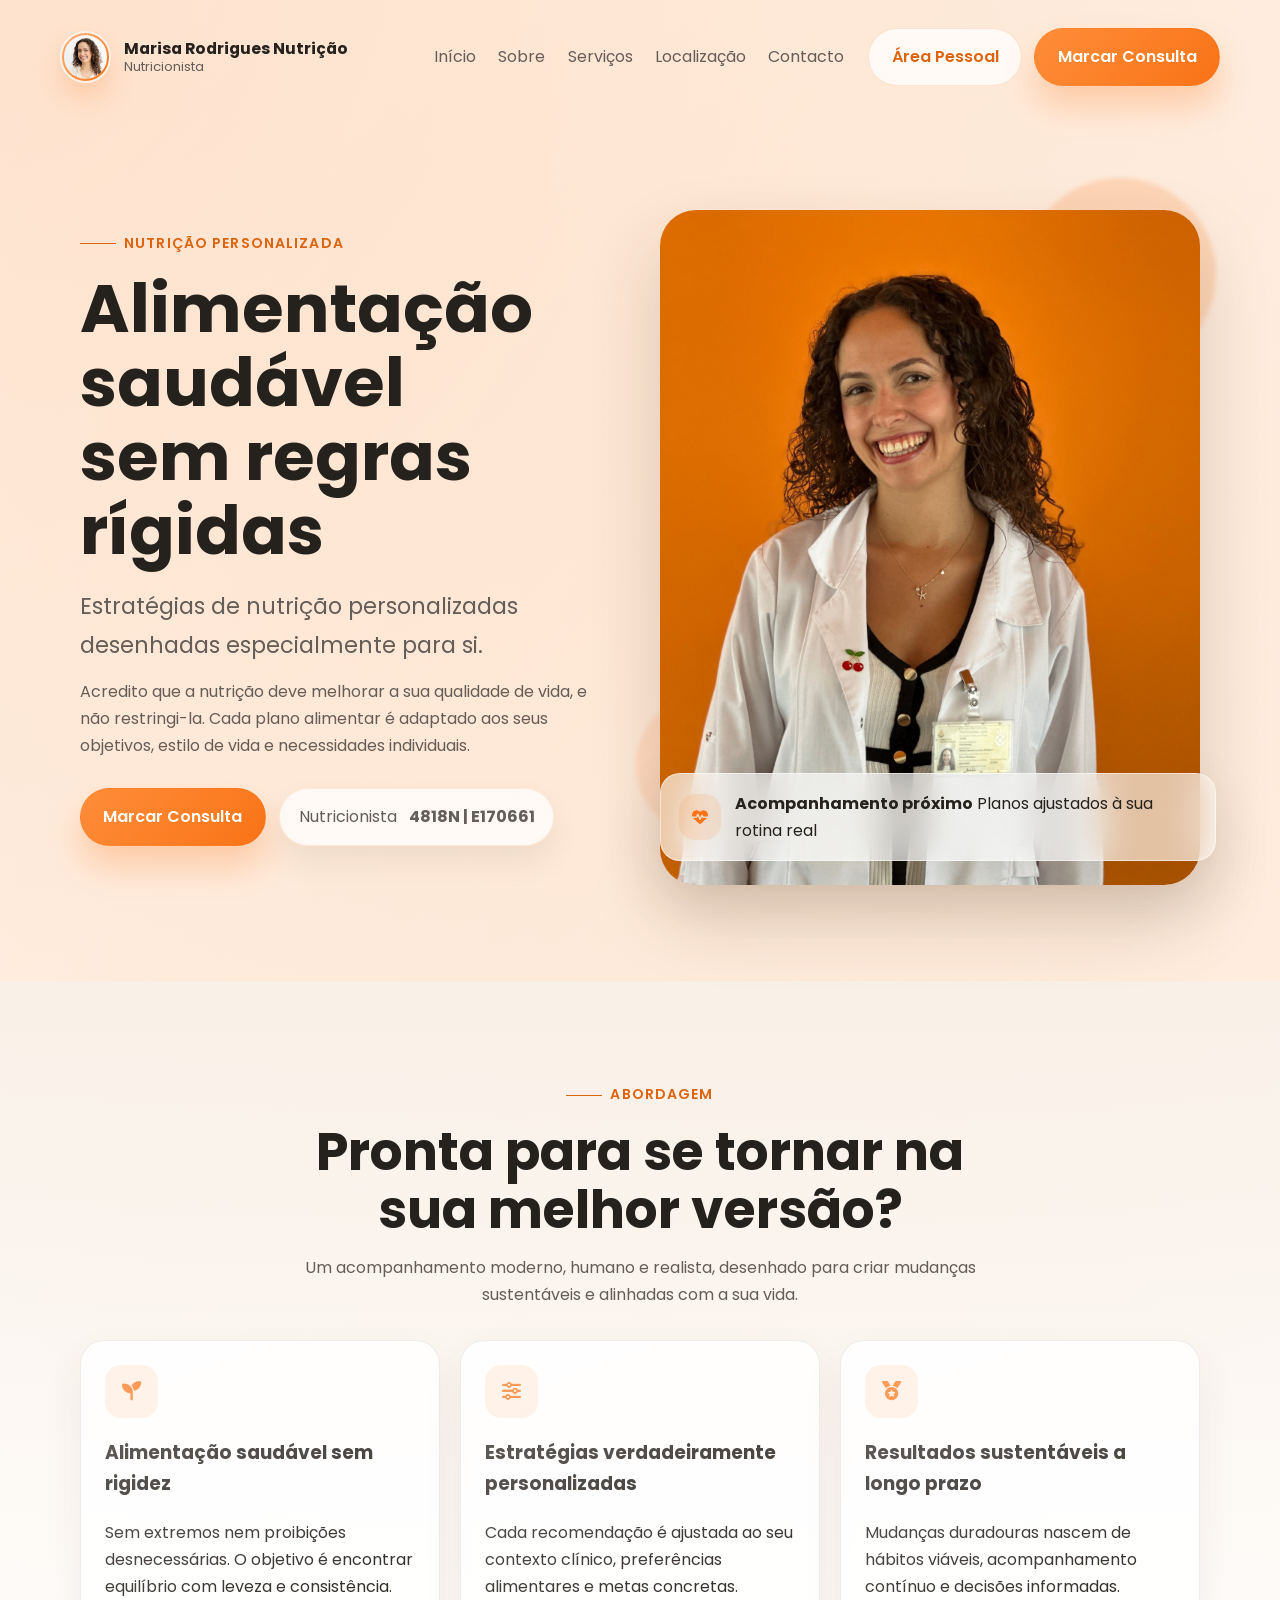
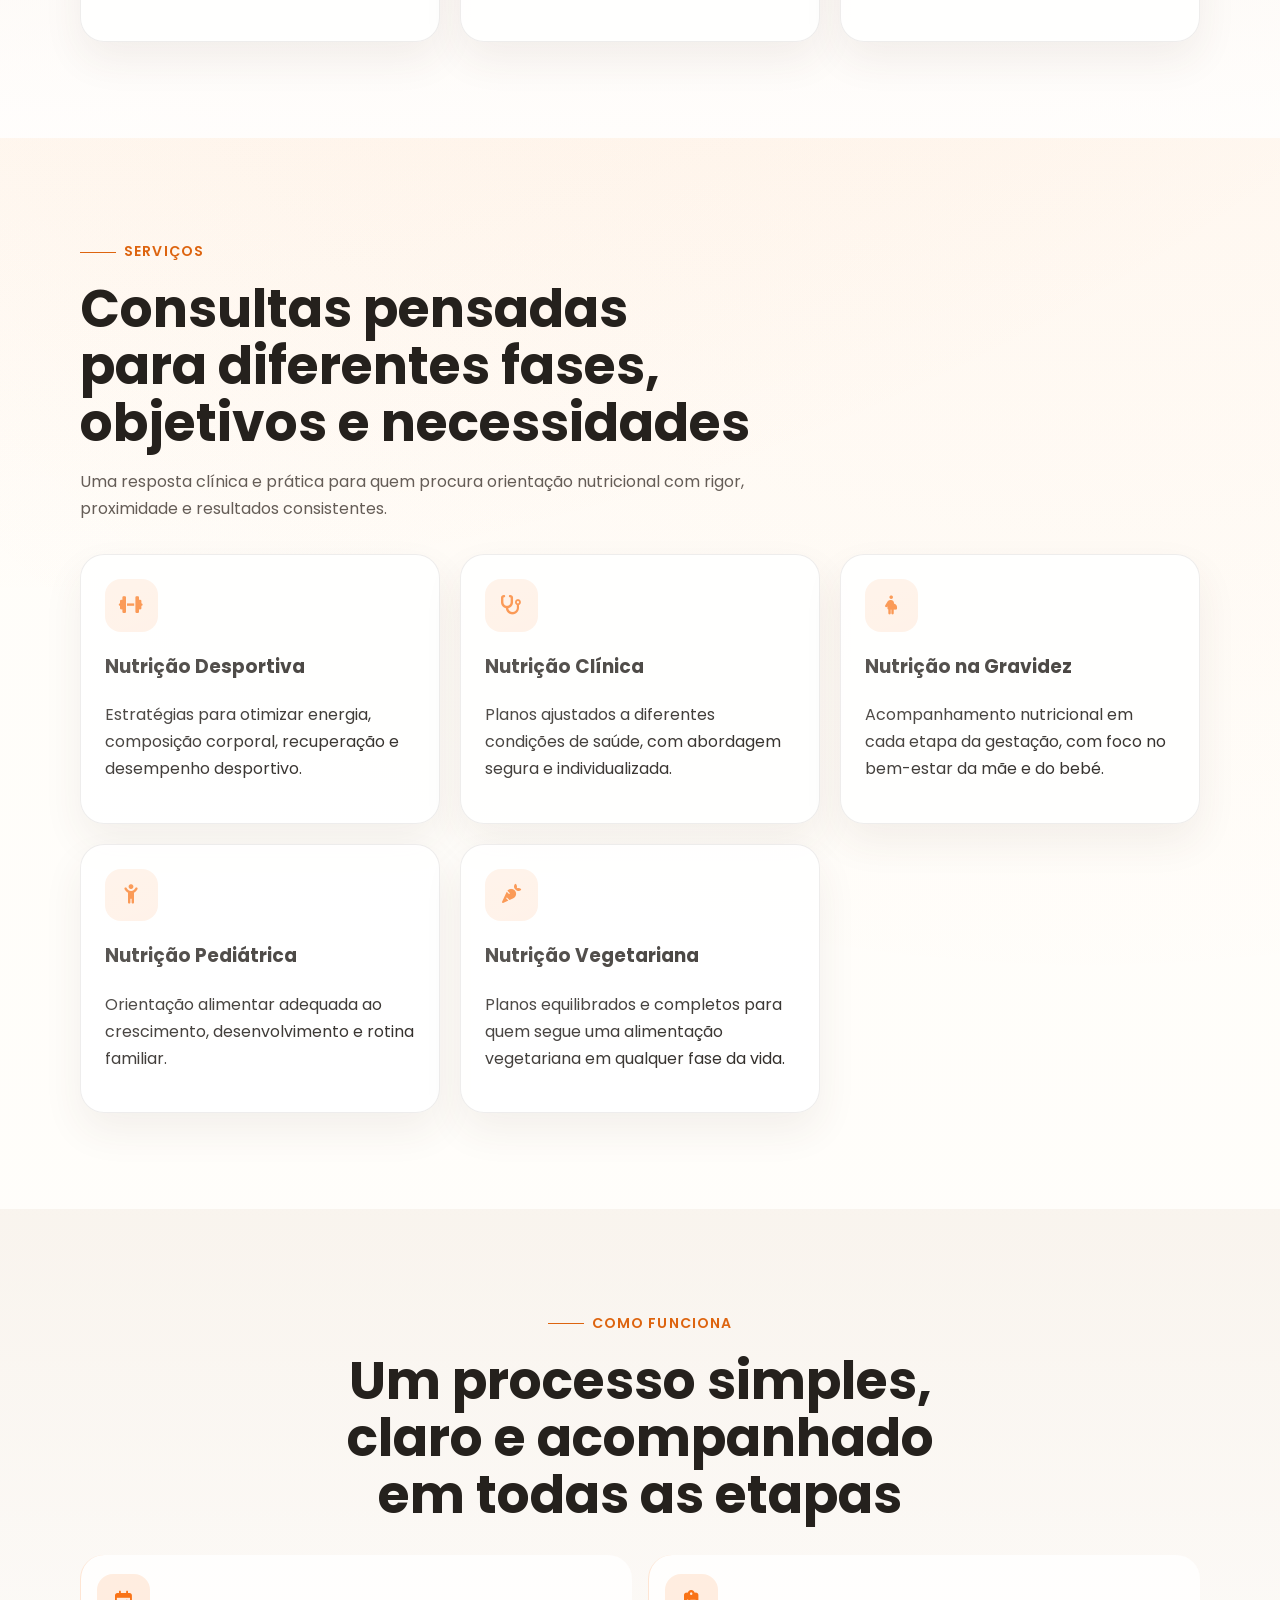
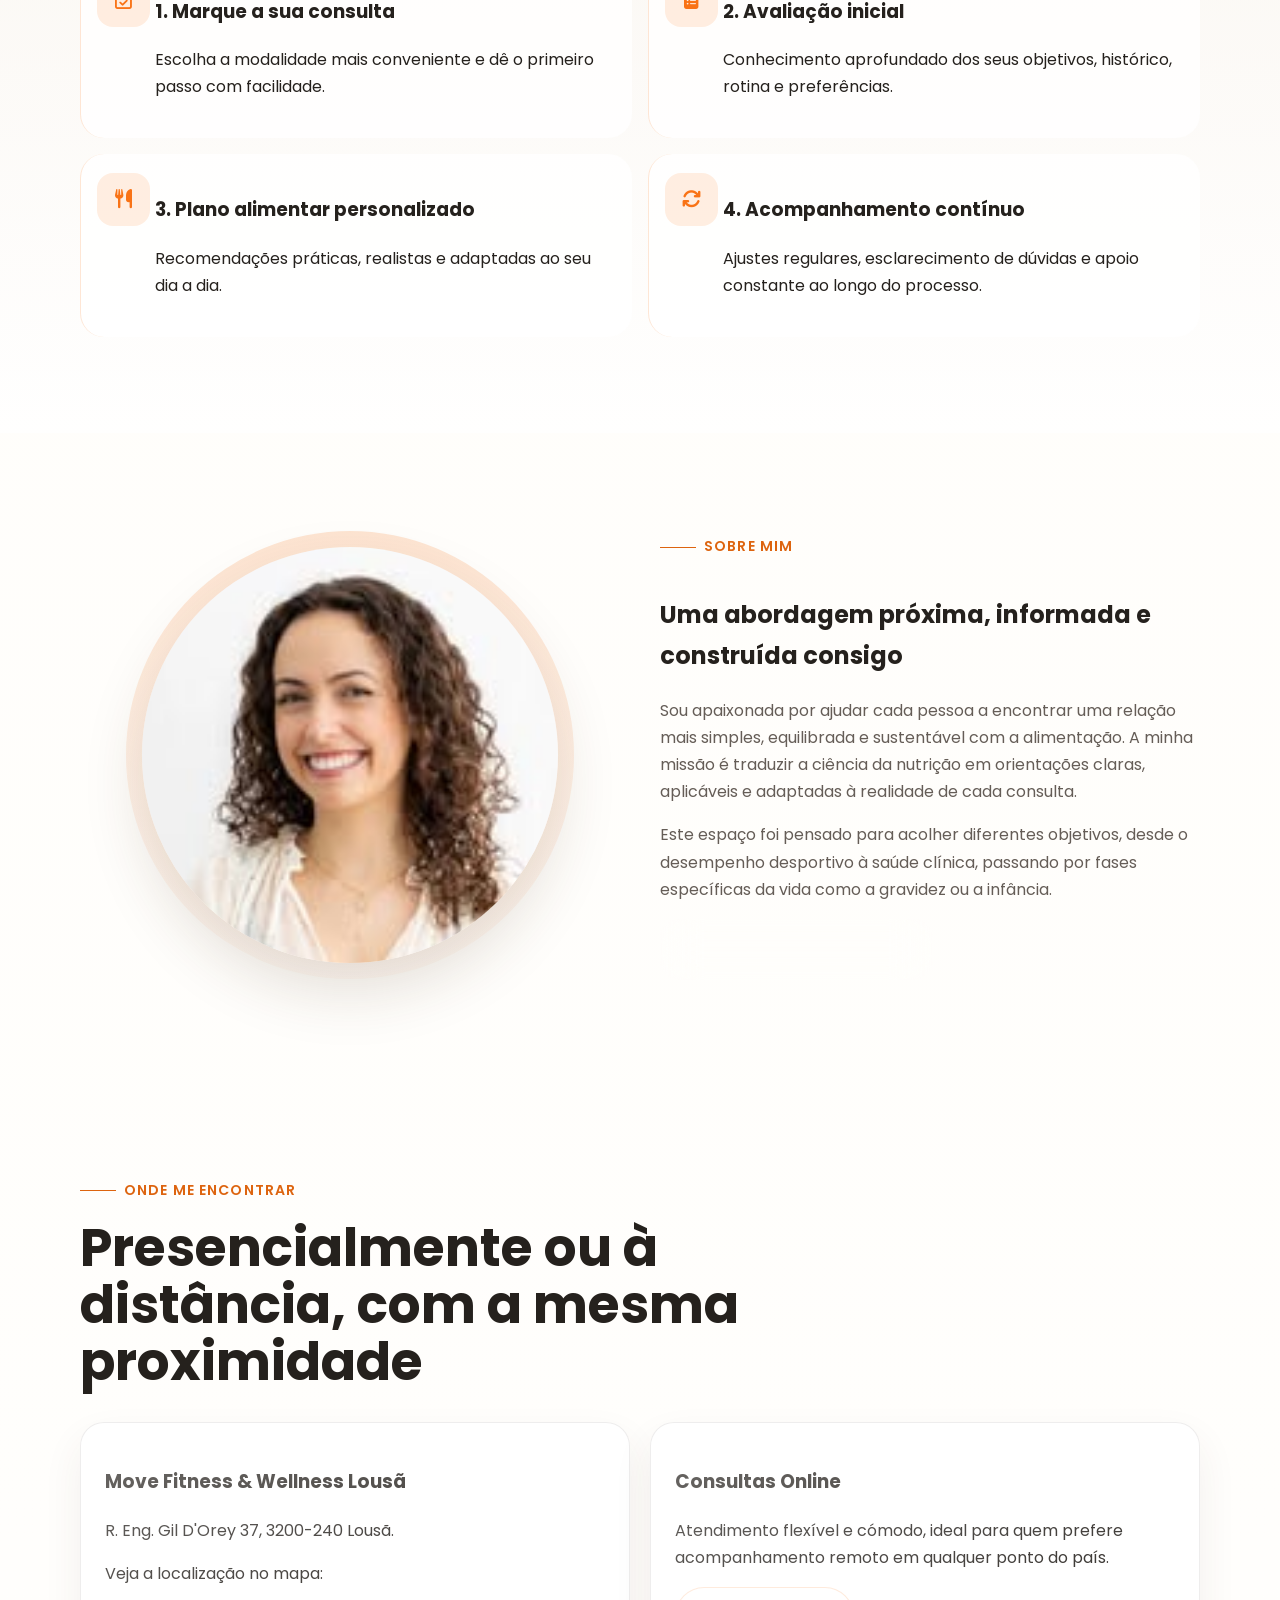
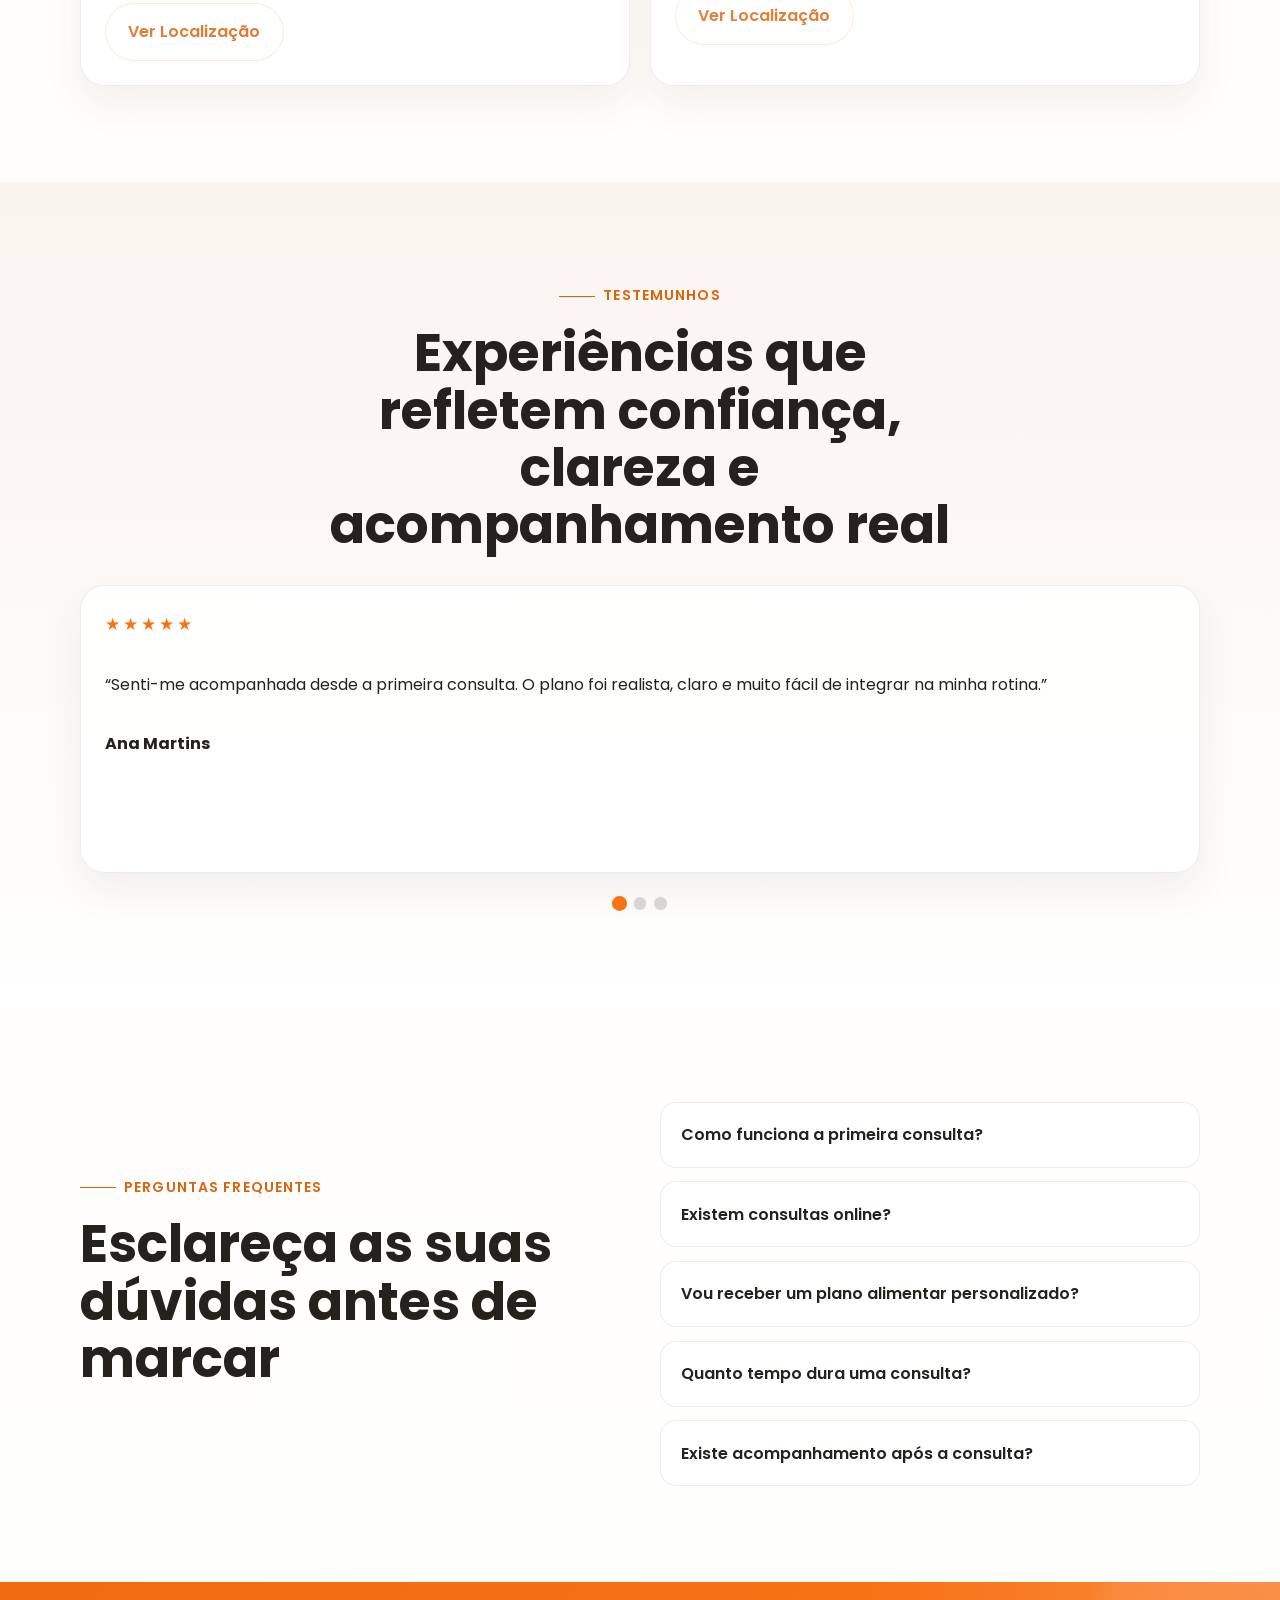
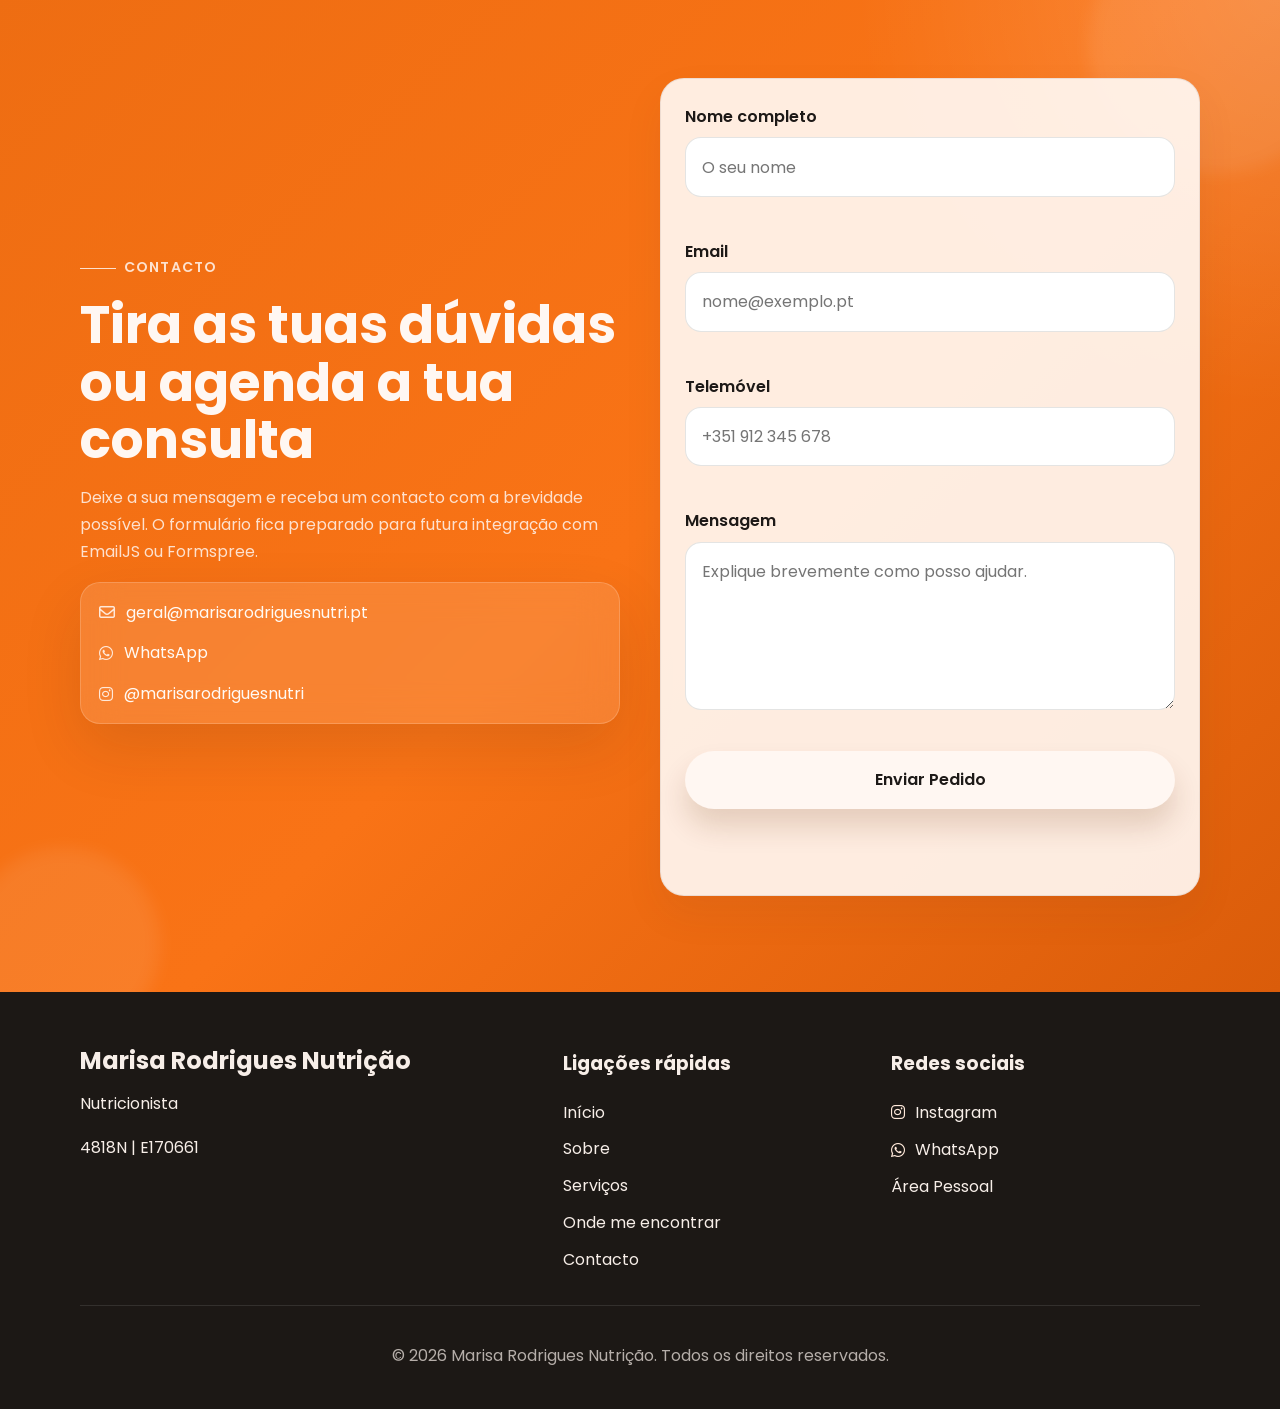
==== index.html @ 57dd05af "Add files via upload" ====
<!DOCTYPE html>
<html lang="pt-PT">
<head>
    <meta charset="UTF-8">
    <meta http-equiv="X-UA-Compatible" content="IE=edge">
    <meta name="viewport" content="width=device-width, initial-scale=1.0">
    <title>Marisa Rodrigues Nutrição | Alimentação saudável sem regras rígidas</title>
    <meta name="description" content="Consultas de nutrição personalizadas em Portugal com foco em saúde, bem-estar e resultados sustentáveis. Marque a sua consulta com Marisa Rodrigues.">
    <meta name="keywords" content="nutricionista, nutrição, consultas de nutrição, nutrição clínica, nutrição desportiva, Portugal, Marisa Rodrigues">
    <meta name="author" content="Marisa Rodrigues Nutrição">
    <meta name="language" content="pt-PT">
    <meta name="robots" content="index, follow">
    <meta property="og:type" content="website">
    <meta property="og:title" content="Marisa Rodrigues Nutrição | Alimentação saudável sem regras rígidas">
    <meta property="og:description" content="Estratégias de nutrição personalizadas, consultas presenciais e online, com um acompanhamento próximo e humano.">
    <meta property="og:url" content="https://example.com/">
    <meta property="og:image" content="assets/images/og-cover.svg">
    <meta property="og:locale" content="pt_PT">
    <meta name="twitter:card" content="summary_large_image">
    <meta name="twitter:title" content="Marisa Rodrigues Nutrição">
    <meta name="twitter:description" content="Nutrição personalizada para melhorar a sua qualidade de vida, sem regras rígidas.">
    <meta name="twitter:image" content="assets/images/og-cover.svg">
    <link rel="canonical" href="https://example.com/">
    <link rel="preconnect" href="https://fonts.googleapis.com">
    <link rel="preconnect" href="https://fonts.gstatic.com" crossorigin>
    <link rel="stylesheet" href="https://fonts.googleapis.com/css2?family=Poppins:wght@300;400;500;600;700;800&display=swap">
    <link rel="stylesheet" href="https://cdnjs.cloudflare.com/ajax/libs/font-awesome/6.5.2/css/all.min.css" crossorigin="anonymous" referrerpolicy="no-referrer">
    <link rel="icon" type="image/svg+xml" href="favicon.svg">
    <link rel="stylesheet" href="assets/css/styles.css">
    <script type="application/ld+json">
        {
            "@context": "https://schema.org",
            "@type": ["LocalBusiness", "MedicalBusiness", "Nutritionist"],
            "name": "Marisa Rodrigues Nutrição",
            "description": "Consultas de nutrição personalizadas presenciais e online.",
            "url": "https://example.com/",
            "image": "https://example.com/assets/images/og-cover.svg",
            "telephone": "+351919296931",
            "email": "geral@marisarodriguesnutri.pt",
            "address": {
                "@type": "PostalAddress",
                "addressLocality": "Lousã",
                "addressCountry": "PT"
            },
            "areaServed": "Portugal",
            "sameAs": [
                "https://www.instagram.com/marisarodriguesnutri/",
                "https://wa.me/351919296931"
            ]
        }
    </script>
</head>
<body>
    <div class="loading-screen" aria-hidden="true">
        <div class="loading-screen__logo">MR</div>
        <p class="loading-screen__text">A preparar uma experiência mais leve e saudável.</p>
    </div>

    <a class="skip-link" href="#conteudo">Saltar para o conteúdo principal</a>

    <header class="site-header" id="topo">
        <nav class="navbar" aria-label="Navegação principal">
            <a class="navbar__brand" href="#home" aria-label="Ir para o início">
                <span class="navbar__brand-mark">
                    <img src="assets/images/imagem%203.jpg" alt="" width="48" height="48" loading="eager" decoding="async">
                </span>
                <span class="navbar__brand-text">
                    <strong>Marisa Rodrigues Nutrição</strong>
                    <span>Nutricionista</span>
                </span>
            </a>

            <button class="navbar__toggle" type="button" aria-expanded="false" aria-controls="menu-principal" aria-label="Abrir menu de navegação">
                <span></span>
                <span></span>
                <span></span>
            </button>

            <div class="navbar__menu" id="menu-principal">
                <ul class="navbar__links">
                    <li><a href="#home">Início</a></li>
                    <li><a href="#sobre">Sobre</a></li>
                    <li><a href="#servicos">Serviços</a></li>
                    <li><a href="#localizacao">Localização</a></li>
                    <li><a href="#contacto">Contacto</a></li>
                </ul>
                <div class="navbar__actions">
                    <a class="button button--ghost" href="personal-area.html">Área Pessoal</a>
                    <a class="button button--primary" href="#contacto">Marcar Consulta</a>
                </div>
            </div>
        </nav>
    </header>

    <main id="conteudo">
        <section class="hero section" id="home">
            <div class="container hero__grid">
                <div class="hero__content" data-reveal="left">
                    <span class="eyebrow">Nutrição personalizada</span>
                    <h1>Alimentação saudável sem regras rígidas</h1>
                    <p class="hero__subtitle">Estratégias de nutrição personalizadas desenhadas especialmente para si.</p>
                    <p class="hero__description">Acredito que a nutrição deve melhorar a sua qualidade de vida, e não restringi-la. Cada plano alimentar é adaptado aos seus objetivos, estilo de vida e necessidades individuais.</p>
                    <div class="hero__actions">
                        <a class="button button--primary" href="#contacto">Marcar Consulta</a>
                        <div class="hero__credentials" aria-label="Credenciais profissionais">
                            <span>Nutricionista</span>
                            <strong>4818N | E170661</strong>
                        </div>
                    </div>
                </div>

                <div class="hero__visual" data-reveal="right">
                    <div class="hero__shape hero__shape--one" aria-hidden="true"></div>
                    <div class="hero__shape hero__shape--two" aria-hidden="true"></div>
                    <div class="hero__image-card">
                        <img id="h8wvok" src="assets/images/image1.jpg" alt="Ilustração elegante de bem-estar e acompanhamento nutricional personalizado" width="640" height="760" loading="eager" decoding="async">
                        <div class="hero__floating-card glass-card">
                            <i class="fa-solid fa-heart-pulse" aria-hidden="true"></i>
                            <div>
                                <strong>Acompanhamento próximo</strong>
                                <span>Planos ajustados à sua rotina real</span>
                            </div>
                        </div>
                    </div>
                </div>
            </div>
        </section>

        <section class="featured section section--soft">
            <div class="container">
                <div class="section-heading section-heading--center" data-reveal="up">
                    <span class="eyebrow">Abordagem</span>
                    <h2>Pronta para se tornar na sua melhor versão?</h2>
                    <p>Um acompanhamento moderno, humano e realista, desenhado para criar mudanças sustentáveis e alinhadas com a sua vida.</p>
                </div>

                <div class="feature-cards">
                    <article class="feature-card" data-reveal="up">
                        <div class="feature-card__icon"><i class="fa-solid fa-seedling" aria-hidden="true"></i></div>
                        <h3>Alimentação saudável sem rigidez</h3>
                        <p>Sem extremos nem proibições desnecessárias. O objetivo é encontrar equilíbrio com leveza e consistência.</p>
                    </article>
                    <article class="feature-card" data-reveal="up" data-delay="100">
                        <div class="feature-card__icon"><i class="fa-solid fa-sliders" aria-hidden="true"></i></div>
                        <h3>Estratégias verdadeiramente personalizadas</h3>
                        <p>Cada recomendação é ajustada ao seu contexto clínico, preferências alimentares e metas concretas.</p>
                    </article>
                    <article class="feature-card" data-reveal="up" data-delay="200">
                        <div class="feature-card__icon"><i class="fa-solid fa-medal" aria-hidden="true"></i></div>
                        <h3>Resultados sustentáveis a longo prazo</h3>
                        <p>Mudanças duradouras nascem de hábitos viáveis, acompanhamento contínuo e decisões informadas.</p>
                    </article>
                </div>
            </div>
        </section>

        <section class="services section" id="servicos">
            <div class="container">
                <div class="section-heading" data-reveal="up">
                    <span class="eyebrow">Serviços</span>
                    <h2>Consultas pensadas para diferentes fases, objetivos e necessidades</h2>
                    <p>Uma resposta clínica e prática para quem procura orientação nutricional com rigor, proximidade e resultados consistentes.</p>
                </div>

                <div class="services__grid">
                    <article class="service-card" data-reveal="up">
                        <i class="fa-solid fa-dumbbell" aria-hidden="true"></i>
                        <h3>Nutrição Desportiva</h3>
                        <p>Estratégias para otimizar energia, composição corporal, recuperação e desempenho desportivo.</p>
                    </article>
                    <article class="service-card" data-reveal="up" data-delay="80">
                        <i class="fa-solid fa-stethoscope" aria-hidden="true"></i>
                        <h3>Nutrição Clínica</h3>
                        <p>Planos ajustados a diferentes condições de saúde, com abordagem segura e individualizada.</p>
                    </article>
                    <article class="service-card" data-reveal="up" data-delay="160">
                        <i class="fa-solid fa-person-pregnant" aria-hidden="true"></i>
                        <h3>Nutrição na Gravidez</h3>
                        <p>Acompanhamento nutricional em cada etapa da gestação, com foco no bem-estar da mãe e do bebé.</p>
                    </article>
                    <article class="service-card" data-reveal="up">
                        <i class="fa-solid fa-child-reaching" aria-hidden="true"></i>
                        <h3>Nutrição Pediátrica</h3>
                        <p>Orientação alimentar adequada ao crescimento, desenvolvimento e rotina familiar.</p>
                    </article>
                    <article class="service-card" data-reveal="up" data-delay="80">
                        <i class="fa-solid fa-carrot" aria-hidden="true"></i>
                        <h3>Nutrição Vegetariana</h3>
                        <p>Planos equilibrados e completos para quem segue uma alimentação vegetariana em qualquer fase da vida.</p>
                    </article>
                </div>
            </div>
        </section>

        <section class="process section section--soft">
            <div class="container">
                <div class="section-heading section-heading--center" data-reveal="up">
                    <span class="eyebrow">Como funciona</span>
                    <h2>Um processo simples, claro e acompanhado em todas as etapas</h2>
                </div>

                <div class="timeline">
                    <article class="timeline__item" data-reveal="up">
                        <span class="timeline__icon"><i class="fa-regular fa-calendar-check" aria-hidden="true"></i></span>
                        <h3>1. Marque a sua consulta</h3>
                        <p>Escolha a modalidade mais conveniente e dê o primeiro passo com facilidade.</p>
                    </article>
                    <article class="timeline__item" data-reveal="up" data-delay="80">
                        <span class="timeline__icon"><i class="fa-solid fa-clipboard-list" aria-hidden="true"></i></span>
                        <h3>2. Avaliação inicial</h3>
                        <p>Conhecimento aprofundado dos seus objetivos, histórico, rotina e preferências.</p>
                    </article>
                    <article class="timeline__item" data-reveal="up" data-delay="160">
                        <span class="timeline__icon"><i class="fa-solid fa-utensils" aria-hidden="true"></i></span>
                        <h3>3. Plano alimentar personalizado</h3>
                        <p>Recomendações práticas, realistas e adaptadas ao seu dia a dia.</p>
                    </article>
                    <article class="timeline__item" data-reveal="up" data-delay="240">
                        <span class="timeline__icon"><i class="fa-solid fa-arrows-rotate" aria-hidden="true"></i></span>
                        <h3>4. Acompanhamento contínuo</h3>
                        <p>Ajustes regulares, esclarecimento de dúvidas e apoio constante ao longo do processo.</p>
                    </article>
                </div>
            </div>
        </section>

        <section class="about section" id="sobre">
            <div class="container about__grid">
                <div class="about__image" data-reveal="left">
                    <div class="about__image-ring"></div>
                    <img src="assets/images/imagem 3.jpg" alt="Retrato Marisa Rodrigues" width="520" height="520" loading="lazy" decoding="async">
                </div>
                <div class="about__content" data-reveal="right">
                    <span class="eyebrow">Sobre mim</span>
                    <h2>Uma abordagem próxima, informada e construída consigo</h2>
                    <p>Sou apaixonada por ajudar cada pessoa a encontrar uma relação mais simples, equilibrada e sustentável com a alimentação. A minha missão é traduzir a ciência da nutrição em orientações claras, aplicáveis e adaptadas à realidade de cada consulta.</p>
                    <p>Este espaço foi pensado para acolher diferentes objetivos, desde o desempenho desportivo à saúde clínica, passando por fases específicas da vida como a gravidez ou a infância.</p>
                    <div class="about__credentials glass-card">
                        <span>Nutricionista</span>
                        <strong>4818N | E170661</strong>
                    </div>
                </div>
            </div>
        </section>

        <section class="location section" id="localizacao">
            <div class="container">
                <div class="section-heading" data-reveal="up">
                    <span class="eyebrow">Onde me encontrar</span>
                    <h2>Presencialmente ou à distância, com a mesma proximidade</h2>
                </div>

                <div class="location__grid">
                    <article class="location-card" data-reveal="up">
                        <h3>Move Fitness &amp; Wellness Lousã</h3>
                        <p>R. Eng. Gil D'Orey 37, 3200-240 Lousã.</p> 
                        <p>Veja a localização no mapa:</p>
                        <a class="button button--secondary" href="#mapa-ginasio" data-map-trigger="gym">Ver Localização</a>
                    </article>
                    <article class="location-card" data-reveal="up" data-delay="100">
                        <h3>Consultas Online</h3>
                        <p>Atendimento flexível e cómodo, ideal para quem prefere acompanhamento remoto em qualquer ponto do país.</p>
                        <a class="button button--secondary" href="#contacto">Ver Localização</a>
                    </article>
                </div>

                <div class="map-placeholder" id="mapa-ginasio" data-reveal="up" aria-label="Localização do Move Fitness &amp; Wellness Lousã" hidden>
                    <div class="map-embed" data-map-embed hidden>
                        <div class="map-embed__header">
                            <div>
                                <strong>Move Fitness &amp; Wellness Lousã</strong>
                                <span>R. Eng. Gil D'Orey 37, 3200-240 Lousã</span>
                            </div>
                            <a class="button button--secondary" href="https://www.google.com/maps?rlz=1C1_____pt-ptPT1110PT1110&gs_lcrp=EgZjaHJvbWUyBggAEEUYOTIHCAEQIRifBTIHCAIQIRifBdIBCDEwNzdqMGo0qAIAsAIB&um=1&ie=UTF-8&fb=1&gl=pt&sa=X&geocode=KRl_uRbA7iINMfePwlAeWrXK&daddr=R.+Eng.+Gil+D%27Orey+37,+3200-240+Lous%C3%A3" target="_blank" rel="noreferrer">Abrir no Google Maps</a>
                        </div>
                        <iframe
                            title="Mapa do Move Fitness & Wellness Lousã"
                            src="https://www.google.com/maps?q=R.%20Eng.%20Gil%20D'Orey%2037%2C%203200-240%20Lous%C3%A3&output=embed"
                            loading="lazy"
                            referrerpolicy="no-referrer-when-downgrade"
                            allowfullscreen>
                        </iframe>
                    </div>
                </div>
            </div>
        </section>

        <section class="testimonials section section--soft">
            <div class="container">
                <div class="section-heading section-heading--center" data-reveal="up">
                    <span class="eyebrow">Testemunhos</span>
                    <h2>Experiências que refletem confiança, clareza e acompanhamento real</h2>
                </div>

                <div class="testimonials__slider" aria-live="polite" data-slider>
                    <article class="testimonial is-active">
                        <div class="testimonial__rating" aria-label="Classificação de cinco estrelas">★★★★★</div>
                        <p>“Senti-me acompanhada desde a primeira consulta. O plano foi realista, claro e muito fácil de integrar na minha rotina.”</p>
                        <strong>Ana Martins</strong>
                    </article>
                    <article class="testimonial">
                        <div class="testimonial__rating" aria-label="Classificação de cinco estrelas">★★★★★</div>
                        <p>“Finalmente encontrei uma abordagem sem extremismos. Houve resultados e, acima de tudo, tranquilidade no processo.”</p>
                        <strong>João Ferreira</strong>
                    </article>
                    <article class="testimonial">
                        <div class="testimonial__rating" aria-label="Classificação de cinco estrelas">★★★★★</div>
                        <p>“As consultas online foram práticas e muito completas. Senti sempre proximidade e orientação personalizada.”</p>
                        <strong>Marta Lopes</strong>
                    </article>
                </div>
                <div class="testimonials__dots" aria-label="Controlos do testemunho"></div>
            </div>
        </section>

        <section class="faq section">
            <div class="container faq__grid">
                <div class="section-heading" data-reveal="left">
                    <span class="eyebrow">Perguntas frequentes</span>
                    <h2>Esclareça as suas dúvidas antes de marcar</h2>
                </div>

                <div class="accordion" data-reveal="right">
                    <details>
                        <summary>Como funciona a primeira consulta?</summary>
                        <p>A primeira consulta inclui uma avaliação detalhada da sua rotina, objetivos, historial clínico e hábitos alimentares para definir a melhor estratégia.</p>
                    </details>
                    <details>
                        <summary>Existem consultas online?</summary>
                        <p>Sim. As consultas online são uma opção prática e completa, com o mesmo rigor e personalização.</p>
                    </details>
                    <details>
                        <summary>Vou receber um plano alimentar personalizado?</summary>
                        <p>Sim. Cada plano é elaborado de forma individual, tendo em conta as suas necessidades, preferências e objetivos.</p>
                    </details>
                    <details>
                        <summary>Quanto tempo dura uma consulta?</summary>
                        <p>A duração pode variar consoante a fase do acompanhamento, mas a primeira consulta é normalmente mais extensa para permitir uma avaliação aprofundada.</p>
                    </details>
                    <details>
                        <summary>Existe acompanhamento após a consulta?</summary>
                        <p>Sim. O seguimento é uma parte essencial do processo para ajustar estratégias, responder a dúvidas e consolidar resultados.</p>
                    </details>
                </div>
            </div>
        </section>

        <section class="contact section section--accent" id="contacto">
            <div class="container contact__grid">
                <div class="contact__content" data-reveal="left">
                    <span class="eyebrow eyebrow--light">Contacto</span>
                    <h2>Tira as tuas dúvidas ou agenda a tua consulta</h2>
                    <p>Deixe a sua mensagem e receba um contacto com a brevidade possível. O formulário fica preparado para futura integração com EmailJS ou Formspree.</p>
                    <div class="contact__details glass-card glass-card--dark">
                        <a href="mailto:geral@marisarodriguesnutri.pt" aria-label="Enviar email para geral@marisarodriguesnutri.pt"><i class="fa-regular fa-envelope" aria-hidden="true"></i><span>geral@marisarodriguesnutri.pt</span></a>
                        <a href="https://wa.me/351910208931" target="_blank" rel="noreferrer" aria-label="Contactar por WhatsApp para o número +351 919 296 931"><i class="fa-brands fa-whatsapp" aria-hidden="true"></i><span>WhatsApp</span></a>
                        <a href="https://www.instagram.com/marisarodriguesnutri/" target="_blank" rel="noreferrer" aria-label="Abrir Instagram marisarodriguesnutri"><i class="fa-brands fa-instagram" aria-hidden="true"></i><span>@marisarodriguesnutri</span></a>
                    </div>
                </div>

                <form class="contact-form" id="contact-form" novalidate data-reveal="right">
                    <div class="hp-field" aria-hidden="true">
                        <label for="website">Website</label>
                        <input id="website" name="website" type="text" tabindex="-1" autocomplete="off">
                    </div>
                    <div class="form-group">
                        <label for="nome">Nome completo</label>
                        <input id="nome" name="nome" type="text" placeholder="O seu nome" autocomplete="name" required>
                        <span class="form-error" aria-live="polite"></span>
                    </div>
                    <div class="form-group">
                        <label for="email">Email</label>
                        <input id="email" name="email" type="email" placeholder="nome@exemplo.pt" autocomplete="email" required>
                        <span class="form-error" aria-live="polite"></span>
                    </div>
                    <div class="form-group">
                        <label for="telemovel">Telemóvel</label>
                        <input id="telemovel" name="telemovel" type="tel" placeholder="+351 912 345 678" autocomplete="tel" required>
                        <span class="form-error" aria-live="polite"></span>
                    </div>
                    <div class="form-group">
                        <label for="mensagem">Mensagem</label>
                        <textarea id="mensagem" name="mensagem" rows="5" placeholder="Explique brevemente como posso ajudar." required></textarea>
                        <span class="form-error" aria-live="polite"></span>
                    </div>
                    <button class="button button--light" type="submit">Enviar Pedido</button>
                    <p class="contact-form__status" role="status" aria-live="polite"></p>
                </form>
            </div>
        </section>
    </main>

    <footer class="site-footer">
        <div class="container site-footer__grid">
            <div>
                <h2>Marisa Rodrigues Nutrição</h2>
                <p>Nutricionista</p>
                <p>4818N | E170661</p>
            </div>
            <div>
                <h3>Ligações rápidas</h3>
                <ul>
                    <li><a href="#home">Início</a></li>
                    <li><a href="#sobre">Sobre</a></li>
                    <li><a href="#servicos">Serviços</a></li>
                    <li><a href="#localizacao">Onde me encontrar</a></li>
                    <li><a href="#contacto">Contacto</a></li>
                </ul>
            </div>
            <div>
                <h3>Redes sociais</h3>
                <ul>
                    <li><a href="https://www.instagram.com/marisarodriguesnutri/" target="_blank" rel="noreferrer"><i class="fa-brands fa-instagram" aria-hidden="true"></i><span>Instagram</span></a></li>
                    <li><a href="https://wa.me/351919296931" target="_blank" rel="noreferrer"><i class="fa-brands fa-whatsapp" aria-hidden="true"></i><span>WhatsApp</span></a></li>
                    <li><a href="personal-area.html">Área Pessoal</a></li>
                </ul>
            </div>
        </div>
        <div class="site-footer__bottom">
            <p>&copy; <span id="current-year"></span> Marisa Rodrigues Nutrição. Todos os direitos reservados.</p>
        </div>
    </footer>

    <button class="scroll-top" type="button" aria-label="Voltar ao topo">
        <i class="fa-solid fa-arrow-up" aria-hidden="true"></i>
    </button>

    <div class="toast" role="status" aria-live="polite" aria-atomic="true"></div>

    <script src="assets/js/main.js" defer></script>
</body>
</html>
---- assets/css/styles.css ----
:root {
    --color-accent: #f97316;
    --color-accent-dark: #dd640f;
    --color-accent-soft: #ffe9da;
    --color-text: #25211d;
    --color-text-muted: #655d57;
    --color-bg: #fffdf9;
    --color-bg-soft: #f7f1ea;
    --color-surface: rgba(255, 255, 255, 0.78);
    --color-surface-strong: #ffffff;
    --color-border: rgba(37, 33, 29, 0.08);
    --color-dark: #1d1917;
    --color-shadow: 0 24px 60px rgba(55, 35, 16, 0.12);
    --radius-xs: 0.75rem;
    --radius-sm: 1rem;
    --radius-md: 1.5rem;
    --radius-lg: 2rem;
    --radius-pill: 999px;
    --container: min(1120px, calc(100% - 2rem));
    --transition: 220ms ease;
    --font-family: "Poppins", sans-serif;
}

*,
*::before,
*::after {
    box-sizing: border-box;
}

html {
    scroll-behavior: smooth;
}

body {
    margin: 0;
    font-family: var(--font-family);
    color: var(--color-text);
    background:
        radial-gradient(circle at top left, rgba(249, 115, 22, 0.16), transparent 28%),
        radial-gradient(circle at 85% 12%, rgba(249, 115, 22, 0.08), transparent 24%),
        linear-gradient(180deg, #fffaf4 0%, #fffdf9 22%, #ffffff 100%);
    line-height: 1.7;
    overflow-x: hidden;
}

body.menu-open {
    overflow: hidden;
}

body.is-loaded .loading-screen {
    opacity: 0;
    visibility: hidden;
    pointer-events: none;
}

.loading-screen.is-hidden {
    opacity: 0;
    visibility: hidden;
    pointer-events: none;
}

img {
    display: block;
    max-width: 100%;
    height: auto;
}

a {
    color: inherit;
    text-decoration: none;
}

button,
input,
textarea {
    font: inherit;
}

button {
    cursor: pointer;
    border: 0;
    background: none;
}

textarea {
    resize: vertical;
}

:focus-visible {
    outline: 3px solid rgba(249, 115, 22, 0.35);
    outline-offset: 3px;
}

.container {
    width: var(--container);
    margin: 0 auto;
}

.section {
    padding: 5rem 0;
}

.section--soft {
    background: linear-gradient(180deg, rgba(247, 241, 234, 0.76), rgba(255, 255, 255, 0.82));
}

.section--accent {
    position: relative;
    color: #fff7f2;
    background:
        radial-gradient(circle at top right, rgba(255, 255, 255, 0.16), transparent 26%),
        linear-gradient(135deg, #ee6d12 0%, #f97316 52%, #da5c0a 100%);
    overflow: hidden;
}

.section--accent::before,
.section--accent::after {
    content: "";
    position: absolute;
    border-radius: 50%;
    background: rgba(255, 255, 255, 0.08);
    filter: blur(8px);
}

.section--accent::before {
    width: 16rem;
    height: 16rem;
    top: -4rem;
    right: -4rem;
}

.section--accent::after {
    width: 12rem;
    height: 12rem;
    bottom: -3rem;
    left: -2rem;
}

.eyebrow {
    display: inline-flex;
    align-items: center;
    gap: 0.5rem;
    margin-bottom: 1rem;
    color: var(--color-accent-dark);
    font-size: 0.88rem;
    font-weight: 600;
    letter-spacing: 0.08em;
    text-transform: uppercase;
}

.eyebrow::before {
    content: "";
    width: 2.25rem;
    height: 1px;
    background: currentColor;
}

.eyebrow--light {
    color: rgba(255, 247, 242, 0.86);
}

.section-heading {
    max-width: 42rem;
    margin-bottom: 2rem;
}

.section-heading--center {
    margin-inline: auto;
    text-align: center;
}

.section-heading h2,
.hero h1,
.contact h2,
.site-footer h2 {
    margin: 0;
    line-height: 1.1;
}

.section-heading h2,
.contact h2 {
    font-size: clamp(2rem, 5vw, 3.25rem);
}

.section-heading p,
.hero__description,
.hero__subtitle,
.contact__content p,
.about__content p {
    color: var(--color-text-muted);
}

.site-header {
    position: sticky;
    top: 0;
    z-index: 1000;
    padding: 0.85rem 0;
}

.navbar {
    width: min(1200px, calc(100% - 1rem));
    margin: 0 auto;
    display: flex;
    align-items: center;
    justify-content: space-between;
    gap: 1rem;
    padding: 0.85rem 1rem;
    border-radius: var(--radius-lg);
    transition: background var(--transition), box-shadow var(--transition), border-color var(--transition), backdrop-filter var(--transition);
}

.site-header.is-scrolled .navbar {
    background: rgba(255, 252, 247, 0.74);
    border: 1px solid rgba(255, 255, 255, 0.38);
    box-shadow: 0 18px 38px rgba(80, 53, 26, 0.1);
    backdrop-filter: blur(18px);
}

.navbar__brand {
    display: inline-flex;
    align-items: center;
    gap: 0.8rem;
    min-width: 0;
}

.navbar__brand-mark {
    display: block;
    width: 3.2rem;
    height: 3.2rem;
    flex-shrink: 0;
    padding: 0.12rem;
    overflow: hidden;
    border: 2px solid rgba(255, 255, 255, 0.88);
    border-radius: 50%;
    background: linear-gradient(135deg, #ffb27a, #f97316);
    box-shadow: 0 16px 28px rgba(249, 115, 22, 0.22);
}

.navbar__brand-mark img {
    width: 100%;
    height: 100%;
    display: block;
    object-fit: cover;
    border-radius: 50%;
}

.navbar__brand-text {
    display: flex;
    flex-direction: column;
    line-height: 1.2;
}

.navbar__brand-text strong {
    font-size: 0.98rem;
}

.navbar__brand-text span {
    color: var(--color-text-muted);
    font-size: 0.82rem;
}

.navbar__toggle {
    display: inline-flex;
    flex-direction: column;
    justify-content: center;
    gap: 0.32rem;
    width: 3rem;
    height: 3rem;
    padding: 0.75rem;
    border-radius: var(--radius-pill);
    background: rgba(255, 255, 255, 0.68);
    box-shadow: 0 12px 24px rgba(53, 39, 27, 0.08);
}

.navbar__toggle span {
    width: 100%;
    height: 2px;
    background: var(--color-dark);
    border-radius: 999px;
    transition: transform var(--transition), opacity var(--transition);
}

.navbar__menu {
    position: fixed;
    inset: 5.5rem 1rem auto;
    padding: 1.15rem;
    border: 1px solid rgba(255, 255, 255, 0.45);
    border-radius: 1.5rem;
    background: rgba(255, 251, 246, 0.92);
    backdrop-filter: blur(18px);
    box-shadow: var(--color-shadow);
    transform: translateY(-0.75rem);
    opacity: 0;
    visibility: hidden;
    transition: transform var(--transition), opacity var(--transition), visibility var(--transition);
}

.navbar__menu.is-open {
    transform: translateY(0);
    opacity: 1;
    visibility: visible;
}

.navbar__links,
.navbar__actions,
.site-footer ul {
    list-style: none;
    padding: 0;
    margin: 0;
}

.navbar__links {
    display: grid;
    gap: 0.5rem;
}

.navbar__links a {
    display: inline-flex;
    align-items: center;
    min-height: 2.75rem;
    padding: 0.35rem 0;
    color: var(--color-text-muted);
    transition: color var(--transition);
}

.navbar__links a:hover,
.navbar__links a:focus-visible,
.site-footer a:hover,
.site-footer a:focus-visible {
    color: var(--color-accent);
}

.navbar__actions {
    display: grid;
    gap: 0.75rem;
    margin-top: 1rem;
}

.button {
    display: inline-flex;
    align-items: center;
    justify-content: center;
    gap: 0.5rem;
    min-height: 3.25rem;
    padding: 0.9rem 1.4rem;
    border-radius: var(--radius-pill);
    border: 1px solid transparent;
    font-weight: 600;
    transition: transform var(--transition), box-shadow var(--transition), background var(--transition), color var(--transition), border-color var(--transition);
}

.button:hover,
.button:focus-visible {
    transform: translateY(-2px);
}

.button--primary {
    color: #fff;
    background: linear-gradient(135deg, #ff8d3a, #f97316);
    box-shadow: 0 20px 32px rgba(249, 115, 22, 0.26);
}

.button--primary:hover,
.button--primary:focus-visible {
    background: linear-gradient(135deg, #ff9950, #e76a10);
}

.button--secondary,
.button--ghost {
    border-color: rgba(249, 115, 22, 0.18);
    background: rgba(255, 255, 255, 0.76);
    color: var(--color-accent-dark);
}

.button--secondary:hover,
.button--secondary:focus-visible,
.button--ghost:hover,
.button--ghost:focus-visible {
    background: rgba(255, 233, 218, 0.92);
}

.button--light {
    color: var(--color-dark);
    background: #fff7f2;
    box-shadow: 0 18px 28px rgba(98, 45, 6, 0.16);
}

.hero {
    min-height: calc(100vh - 4.5rem);
    display: flex;
    align-items: center;
    padding-top: 2rem;
}

.hero__grid,
.about__grid,
.contact__grid,
.faq__grid {
    display: grid;
    gap: 2.5rem;
}

.hero__content,
.hero__visual,
.about__content,
.contact__content,
.contact-form {
    position: relative;
    z-index: 1;
}

.hero h1 {
    font-size: clamp(2.3rem, 6vw, 4.2rem);
    max-width: 11ch;
}

.hero__subtitle {
    font-size: clamp(1.15rem, 2vw, 1.4rem);
    margin: 1.25rem 0 0.9rem;
}

.hero__description {
    margin: 0 0 1.75rem;
    max-width: 36rem;
}

.hero__actions {
    display: flex;
    flex-wrap: wrap;
    gap: 0.85rem;
    margin-bottom: 1.5rem;
}

.hero__credentials,
.about__credentials {
    display: inline-flex;
    align-items: center;
    gap: 0.75rem;
    flex-wrap: wrap;
    padding: 0.85rem 1.15rem;
    border: 1px solid rgba(249, 115, 22, 0.12);
    border-radius: var(--radius-pill);
    color: var(--color-text-muted);
    background: rgba(255, 255, 255, 0.74);
    box-shadow: 0 16px 32px rgba(66, 46, 20, 0.08);
}

.hero__visual {
    min-height: 24rem;
}

.hero__image-card {
    position: relative;
    max-width: 34rem;
    margin-inline: auto;
}

.hero__image-card img {
    position: relative;
    z-index: 2;
    width: 100%;
    border-radius: 2.25rem;
    box-shadow: 0 34px 70px rgba(67, 42, 16, 0.18);
}

.hero__shape {
    position: absolute;
    border-radius: 50%;
    filter: blur(2px);
    z-index: 1;
    animation: float 7s ease-in-out infinite;
}

.hero__shape--one {
    width: 12rem;
    height: 12rem;
    top: -2rem;
    right: -1rem;
    background: rgba(249, 115, 22, 0.18);
}

.hero__shape--two {
    width: 9rem;
    height: 9rem;
    bottom: 3rem;
    left: -1.5rem;
    background: rgba(255, 210, 178, 0.65);
    animation-duration: 8.5s;
}

.hero__floating-card,
.glass-card {
    backdrop-filter: blur(18px);
    border: 1px solid rgba(255, 255, 255, 0.52);
    background: rgba(255, 255, 255, 0.64);
    box-shadow: var(--color-shadow);
}

.hero__floating-card {
    position: absolute;
    right: -1rem;
    bottom: 1.5rem;
    display: flex;
    align-items: center;
    gap: 0.85rem;
    padding: 1rem 1.1rem;
    border-radius: 1.25rem;
    z-index: 3;
}

.hero__floating-card i,
.feature-card__icon,
.timeline__icon,
.service-card i,
.map-placeholder i {
    display: grid;
    place-items: center;
    color: var(--color-accent);
    background: rgba(249, 115, 22, 0.12);
}

.hero__floating-card i {
    width: 2.9rem;
    height: 2.9rem;
    border-radius: 1rem;
}

.feature-cards,
.services__grid,
.stats__grid,
.location__grid,
.site-footer__grid {
    display: grid;
    gap: 1.25rem;
}

.feature-card,
.service-card,
.stat-card,
.location-card,
.testimonial,
.map-placeholder,
.contact-form,
.coming-card,
.future-card {
    position: relative;
    padding: 1.5rem;
    border: 1px solid var(--color-border);
    border-radius: var(--radius-md);
    background: rgba(255, 255, 255, 0.84);
    box-shadow: 0 18px 40px rgba(80, 58, 37, 0.07);
}

.feature-card::before,
.service-card::before,
.location-card::before,
.coming-card::before,
.future-card::before {
    content: "";
    position: absolute;
    inset: 0;
    border-radius: inherit;
    background: linear-gradient(160deg, rgba(255, 255, 255, 0.34), rgba(255, 255, 255, 0));
    pointer-events: none;
}

.feature-card,
.service-card,
.location-card,
.coming-card,
.future-card {
    overflow: hidden;
    transition: transform var(--transition), box-shadow var(--transition), border-color var(--transition);
}

.feature-card:hover,
.feature-card:focus-within,
.service-card:hover,
.service-card:focus-within,
.location-card:hover,
.location-card:focus-within,
.coming-card:hover,
.coming-card:focus-within,
.future-card:hover,
.future-card:focus-within {
    transform: translateY(-6px);
    border-color: rgba(249, 115, 22, 0.16);
    box-shadow: 0 28px 54px rgba(104, 67, 27, 0.12);
}

.feature-card__icon,
.timeline__icon,
.service-card i,
.map-placeholder i {
    width: 3.3rem;
    height: 3.3rem;
    border-radius: 1rem;
    margin-bottom: 1.1rem;
    font-size: 1.2rem;
}

.stats__grid {
    grid-template-columns: repeat(1, minmax(0, 1fr));
}

.stat-card {
    text-align: center;
}

.stat-card strong {
    display: block;
    font-size: clamp(2rem, 5vw, 3rem);
    margin-bottom: 0.35rem;
    color: var(--color-accent-dark);
}

.timeline {
    position: relative;
    display: grid;
    gap: 1rem;
}

.timeline__item {
    position: relative;
    padding: 1.35rem 1.35rem 1.35rem 4.6rem;
    border-left: 1px solid rgba(249, 115, 22, 0.18);
    border-radius: var(--radius-md);
    background: rgba(255, 255, 255, 0.78);
}

.timeline__icon {
    position: absolute;
    left: 1rem;
    top: 1.2rem;
}

.about__image {
    position: relative;
    max-width: 26rem;
    margin-inline: auto;
}

.about__image img {
    position: relative;
    z-index: 2;
    aspect-ratio: 1;
    object-fit: cover;
    border-radius: 50%;
    box-shadow: 0 28px 60px rgba(72, 46, 20, 0.15);
}

.about__image-ring {
    position: absolute;
    inset: -1rem;
    border-radius: 50%;
    background: linear-gradient(180deg, rgba(249, 115, 22, 0.18), rgba(249, 115, 22, 0.03));
    z-index: 1;
}

.map-placeholder {
    margin-top: 1.5rem;
    min-height: 12rem;
    display: grid;
    place-items: center;
    text-align: center;
    background: linear-gradient(135deg, rgba(255, 240, 229, 0.7), rgba(255, 255, 255, 0.86));
}

.map-placeholder[hidden] {
    display: none !important;
}

.map-placeholder__intro {
    display: grid;
    place-items: center;
}

.map-embed {
    width: 100%;
    display: grid;
    gap: 1rem;
}

.map-embed[hidden] {
    display: none;
}

.map-embed__header {
    display: flex;
    align-items: center;
    justify-content: space-between;
    gap: 1rem;
    flex-wrap: wrap;
    text-align: left;
}

.map-embed__header strong,
.map-embed__header span {
    display: block;
}

.map-embed__header span {
    color: var(--color-text-muted);
}

.map-embed iframe {
    width: 100%;
    min-height: 24rem;
    border: 0;
    border-radius: 1.25rem;
    box-shadow: 0 18px 40px rgba(80, 58, 37, 0.08);
}

.testimonials__slider {
    position: relative;
    min-height: 18rem;
}

.testimonial {
    position: absolute;
    inset: 0;
    display: grid;
    align-content: start;
    gap: 1rem;
    opacity: 0;
    visibility: hidden;
    transform: translateY(0.75rem);
    transition: opacity 320ms ease, transform 320ms ease, visibility 320ms ease;
}

.testimonial.is-active {
    opacity: 1;
    visibility: visible;
    transform: translateY(0);
}

.testimonial__rating {
    color: var(--color-accent);
    letter-spacing: 0.18em;
    font-size: 1.05rem;
}

.testimonials__dots {
    display: flex;
    justify-content: center;
    gap: 0.5rem;
    margin-top: 1.5rem;
}

.testimonials__dots button {
    width: 0.8rem;
    height: 0.8rem;
    border-radius: 50%;
    background: rgba(37, 33, 29, 0.16);
    transition: transform var(--transition), background var(--transition);
}

.testimonials__dots button[aria-selected="true"] {
    background: var(--color-accent);
    transform: scale(1.15);
}

.accordion {
    display: grid;
    gap: 0.85rem;
}

.accordion details {
    padding: 1.15rem 1.25rem;
    border: 1px solid var(--color-border);
    border-radius: var(--radius-sm);
    background: rgba(255, 255, 255, 0.78);
}

.accordion summary {
    font-weight: 600;
    cursor: pointer;
    list-style: none;
}

.accordion summary::-webkit-details-marker {
    display: none;
}

.accordion p {
    margin: 0.9rem 0 0;
    color: var(--color-text-muted);
}

.glass-card {
    padding: 1rem 1.1rem;
    border-radius: 1.25rem;
}

.glass-card--dark {
    display: grid;
    gap: 0.85rem;
    background: rgba(255, 255, 255, 0.12);
    border-color: rgba(255, 255, 255, 0.18);
}

.glass-card--dark a {
    display: inline-flex;
    align-items: center;
    gap: 0.7rem;
    color: #fffaf5;
}

.glass-card--dark a i,
.site-footer a i {
    color: var(--color-accent-soft);
}

.contact__content p,
.contact__content .eyebrow,
.contact__content .eyebrow::before {
    color: rgba(255, 247, 242, 0.84);
}

.contact-form {
    display: grid;
    gap: 1rem;
    background: rgba(255, 248, 242, 0.92);
}

.hp-field {
    position: absolute;
    left: -9999px;
    width: 1px;
    height: 1px;
    overflow: hidden;
}

.form-group {
    display: grid;
    gap: 0.45rem;
}

.form-group label {
    font-weight: 600;
    color: var(--color-dark);
}

.form-group input,
.form-group textarea {
    width: 100%;
    padding: 0.95rem 1rem;
    border: 1px solid rgba(37, 33, 29, 0.12);
    border-radius: 1rem;
    background: #fff;
    color: var(--color-dark);
    transition: border-color var(--transition), box-shadow var(--transition);
}

.form-group input:focus,
.form-group textarea:focus {
    border-color: rgba(249, 115, 22, 0.65);
    box-shadow: 0 0 0 4px rgba(249, 115, 22, 0.12);
    outline: none;
}

.form-group input[aria-invalid="true"],
.form-group textarea[aria-invalid="true"] {
    border-color: #cc5032;
    box-shadow: 0 0 0 4px rgba(204, 80, 50, 0.12);
}

.form-error,
.contact-form__status {
    min-height: 1.1rem;
    font-size: 0.9rem;
}

.form-error {
    color: #a63d28;
}

.contact-form__status {
    color: var(--color-dark);
    font-weight: 500;
}

.site-footer {
    padding: 3.5rem 0 1.5rem;
    background: #1c1815;
    color: #f7eee8;
}

.site-footer__grid {
    align-items: start;
}

.site-footer h2,
.site-footer h3 {
    margin-top: 0;
}

.site-footer ul {
    display: grid;
    gap: 0.6rem;
}

.site-footer li a {
    display: inline-flex;
    align-items: center;
    gap: 0.6rem;
}

.site-footer__bottom {
    width: var(--container);
    margin: 2rem auto 0;
    padding-top: 1.25rem;
    border-top: 1px solid rgba(255, 255, 255, 0.1);
    color: rgba(247, 238, 232, 0.7);
    text-align: center;
}

.scroll-top {
    position: fixed;
    right: 1rem;
    bottom: 1rem;
    width: 3.2rem;
    height: 3.2rem;
    display: grid;
    place-items: center;
    border-radius: 50%;
    color: #fff;
    background: linear-gradient(135deg, #ff944d, #f97316);
    box-shadow: 0 18px 34px rgba(249, 115, 22, 0.24);
    opacity: 0;
    visibility: hidden;
    transform: translateY(0.5rem);
    transition: opacity var(--transition), visibility var(--transition), transform var(--transition);
    z-index: 900;
}

.scroll-top.is-visible {
    opacity: 1;
    visibility: visible;
    transform: translateY(0);
}

.toast {
    position: fixed;
    left: 50%;
    bottom: 1.25rem;
    transform: translate(-50%, 1rem);
    width: min(24rem, calc(100% - 2rem));
    padding: 1rem 1.2rem;
    border-radius: 1rem;
    color: #fff7f2;
    background: rgba(29, 25, 23, 0.92);
    box-shadow: 0 18px 38px rgba(21, 17, 15, 0.24);
    opacity: 0;
    visibility: hidden;
    transition: opacity var(--transition), transform var(--transition), visibility var(--transition);
    z-index: 1100;
}

.toast.is-visible {
    opacity: 1;
    visibility: visible;
    transform: translate(-50%, 0);
}

.skip-link {
    position: absolute;
    left: -9999px;
    top: auto;
    z-index: 1200;
    padding: 0.85rem 1rem;
    border-radius: var(--radius-pill);
    color: #fff;
    background: var(--color-dark);
    transition: left var(--transition), top var(--transition);
}

.skip-link:focus {
    left: 1rem;
    top: 1rem;
}

.loading-screen {
    position: fixed;
    inset: 0;
    display: grid;
    place-items: center;
    gap: 1rem;
    align-content: center;
    background: linear-gradient(160deg, #fff7ef, #fffdf9);
    z-index: 1300;
    transition: opacity 420ms ease, visibility 420ms ease;
}

.loading-screen__logo {
    display: grid;
    place-items: center;
    width: 4.5rem;
    height: 4.5rem;
    border-radius: 1.4rem;
    color: #fff;
    font-size: 1.4rem;
    font-weight: 700;
    background: linear-gradient(135deg, #ff8d3a, #f97316);
    box-shadow: 0 18px 36px rgba(249, 115, 22, 0.28);
    animation: pulse 1.6s ease-in-out infinite;
}

.loading-screen__text {
    margin: 0;
    color: var(--color-text-muted);
}

.coming-page,
.future-page {
    min-height: 100vh;
}

.coming-hero,
.future-hero {
    min-height: calc(100vh - 4.5rem);
    display: grid;
    place-items: center;
    padding: 7rem 0 4rem;
}

.coming-card,
.future-card {
    max-width: 48rem;
    text-align: center;
}

.coming-card__icon,
.future-card__icon {
    width: 4rem;
    height: 4rem;
    display: grid;
    place-items: center;
    margin: 0 auto 1.25rem;
    border-radius: 1.2rem;
    color: #fff;
    background: linear-gradient(135deg, #ff944d, #f97316);
    box-shadow: 0 20px 34px rgba(249, 115, 22, 0.25);
}

.coming-card__actions,
.future-card__actions {
    display: flex;
    justify-content: center;
    flex-wrap: wrap;
    gap: 0.85rem;
    margin-top: 1.5rem;
}

.future-grid {
    display: grid;
    gap: 1rem;
    margin-top: 1.5rem;
}

[data-reveal] {
    opacity: 0;
    transform: translateY(1.2rem);
    transition: opacity 560ms ease, transform 560ms ease;
    transition-delay: var(--reveal-delay, 0ms);
}

[data-reveal="left"] {
    transform: translateX(-1.5rem);
}

[data-reveal="right"] {
    transform: translateX(1.5rem);
}

[data-reveal].is-visible {
    opacity: 1;
    transform: translate(0, 0);
}

@keyframes float {
    0%,
    100% {
        transform: translateY(0);
    }
    50% {
        transform: translateY(-0.7rem);
    }
}

@keyframes pulse {
    0%,
    100% {
        transform: scale(1);
    }
    50% {
        transform: scale(1.05);
    }
}

@media (min-width: 720px) {
    .section {
        padding: 6rem 0;
    }

    .feature-cards,
    .services__grid,
    .location__grid,
    .future-grid,
    .stats__grid,
    .site-footer__grid {
        grid-template-columns: repeat(2, minmax(0, 1fr));
    }

    .hero__grid,
    .about__grid,
    .contact__grid,
    .faq__grid {
        grid-template-columns: repeat(2, minmax(0, 1fr));
        align-items: center;
    }

    .timeline {
        grid-template-columns: repeat(2, minmax(0, 1fr));
    }
}

@media (min-width: 960px) {
    .navbar {
        padding: 0.9rem 1.25rem;
    }

    .navbar__toggle {
        display: none;
    }

    .navbar__menu {
        position: static;
        inset: auto;
        display: flex;
        align-items: center;
        gap: 1.5rem;
        padding: 0;
        border: 0;
        background: transparent;
        backdrop-filter: none;
        box-shadow: none;
        transform: none;
        opacity: 1;
        visibility: visible;
    }

    .navbar__links {
        display: flex;
        align-items: center;
        gap: 1.4rem;
    }

    .navbar__actions {
        display: flex;
        align-items: center;
        gap: 0.75rem;
        margin-top: 0;
    }

    .feature-cards {
        grid-template-columns: repeat(3, minmax(0, 1fr));
    }

    .services__grid {
        grid-template-columns: repeat(3, minmax(0, 1fr));
    }

    .stats__grid {
        grid-template-columns: repeat(3, minmax(0, 1fr));
    }

    .site-footer__grid {
        grid-template-columns: 1.2fr 0.8fr 0.8fr;
    }
}

@media (prefers-reduced-motion: reduce) {
    html {
        scroll-behavior: auto;
    }

    *,
    *::before,
    *::after {
        animation-duration: 1ms !important;
        animation-iteration-count: 1 !important;
        transition-duration: 1ms !important;
        scroll-behavior: auto !important;
    }
}
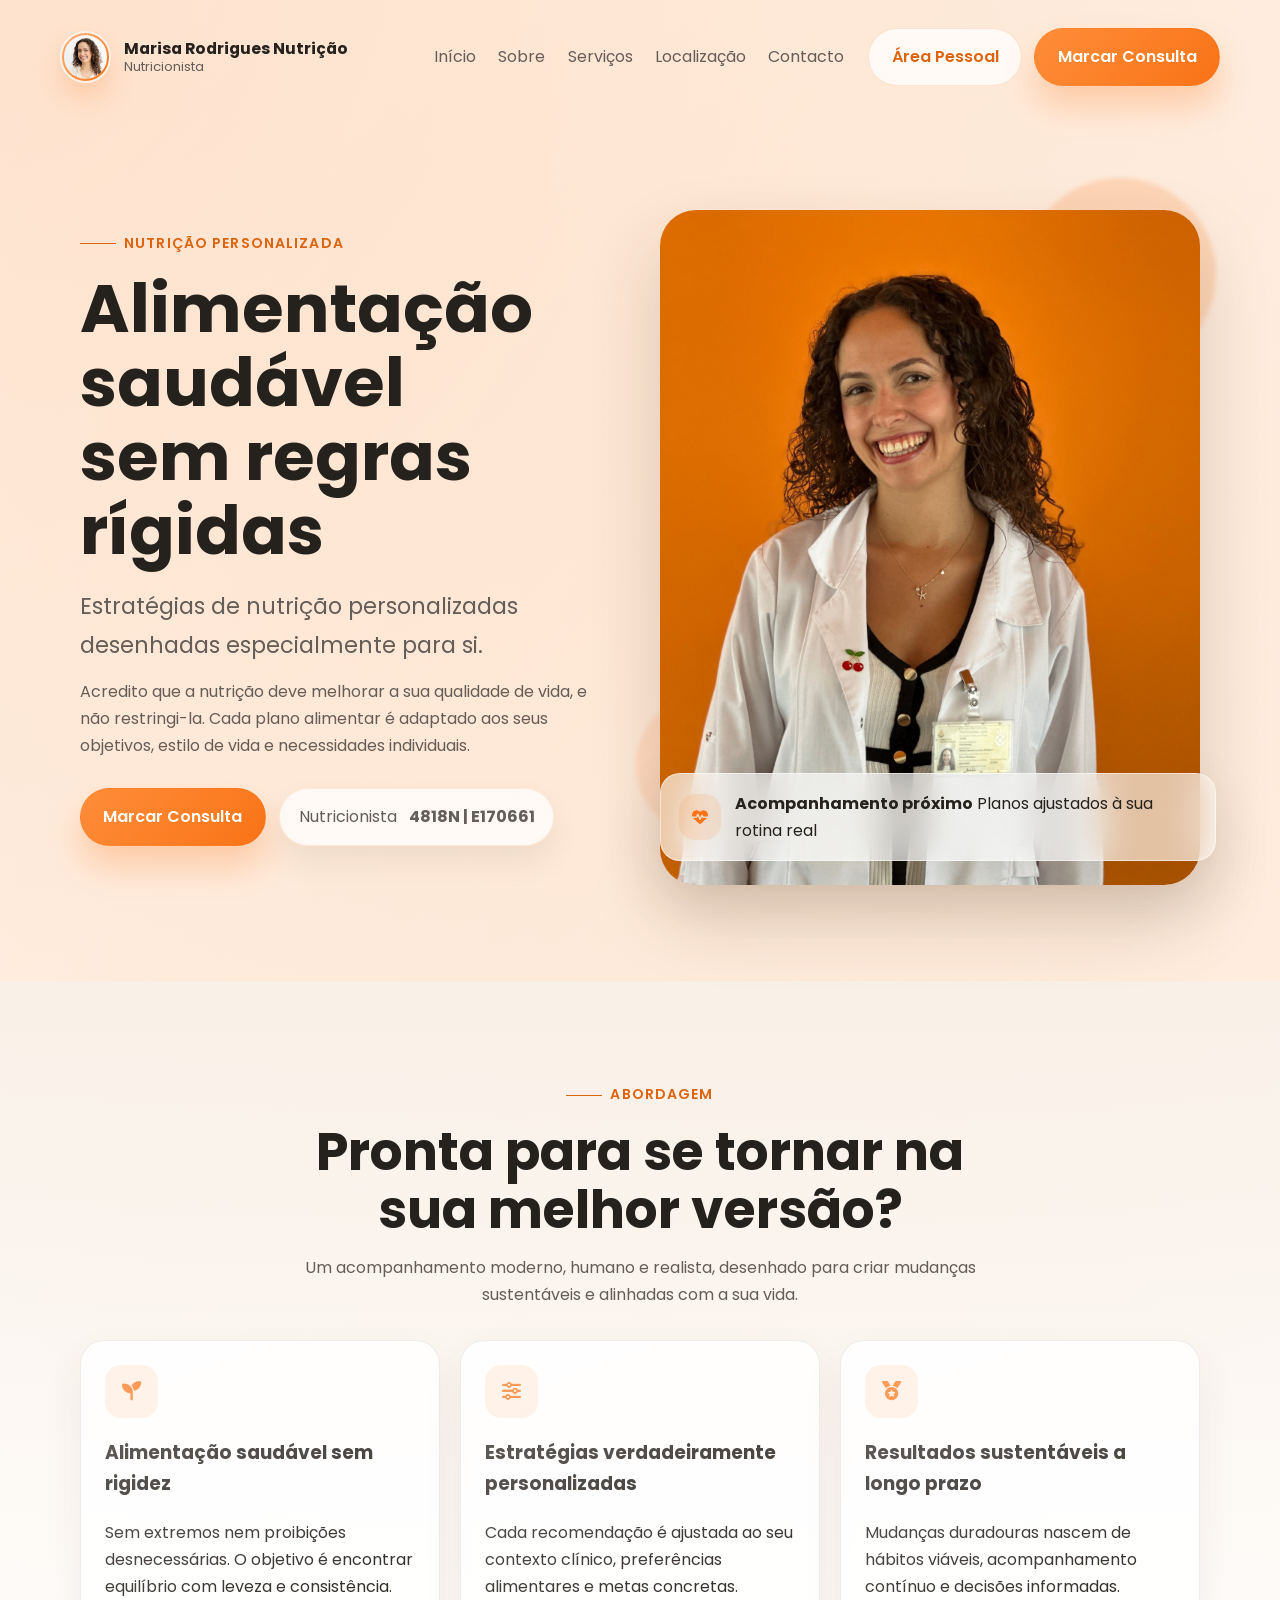
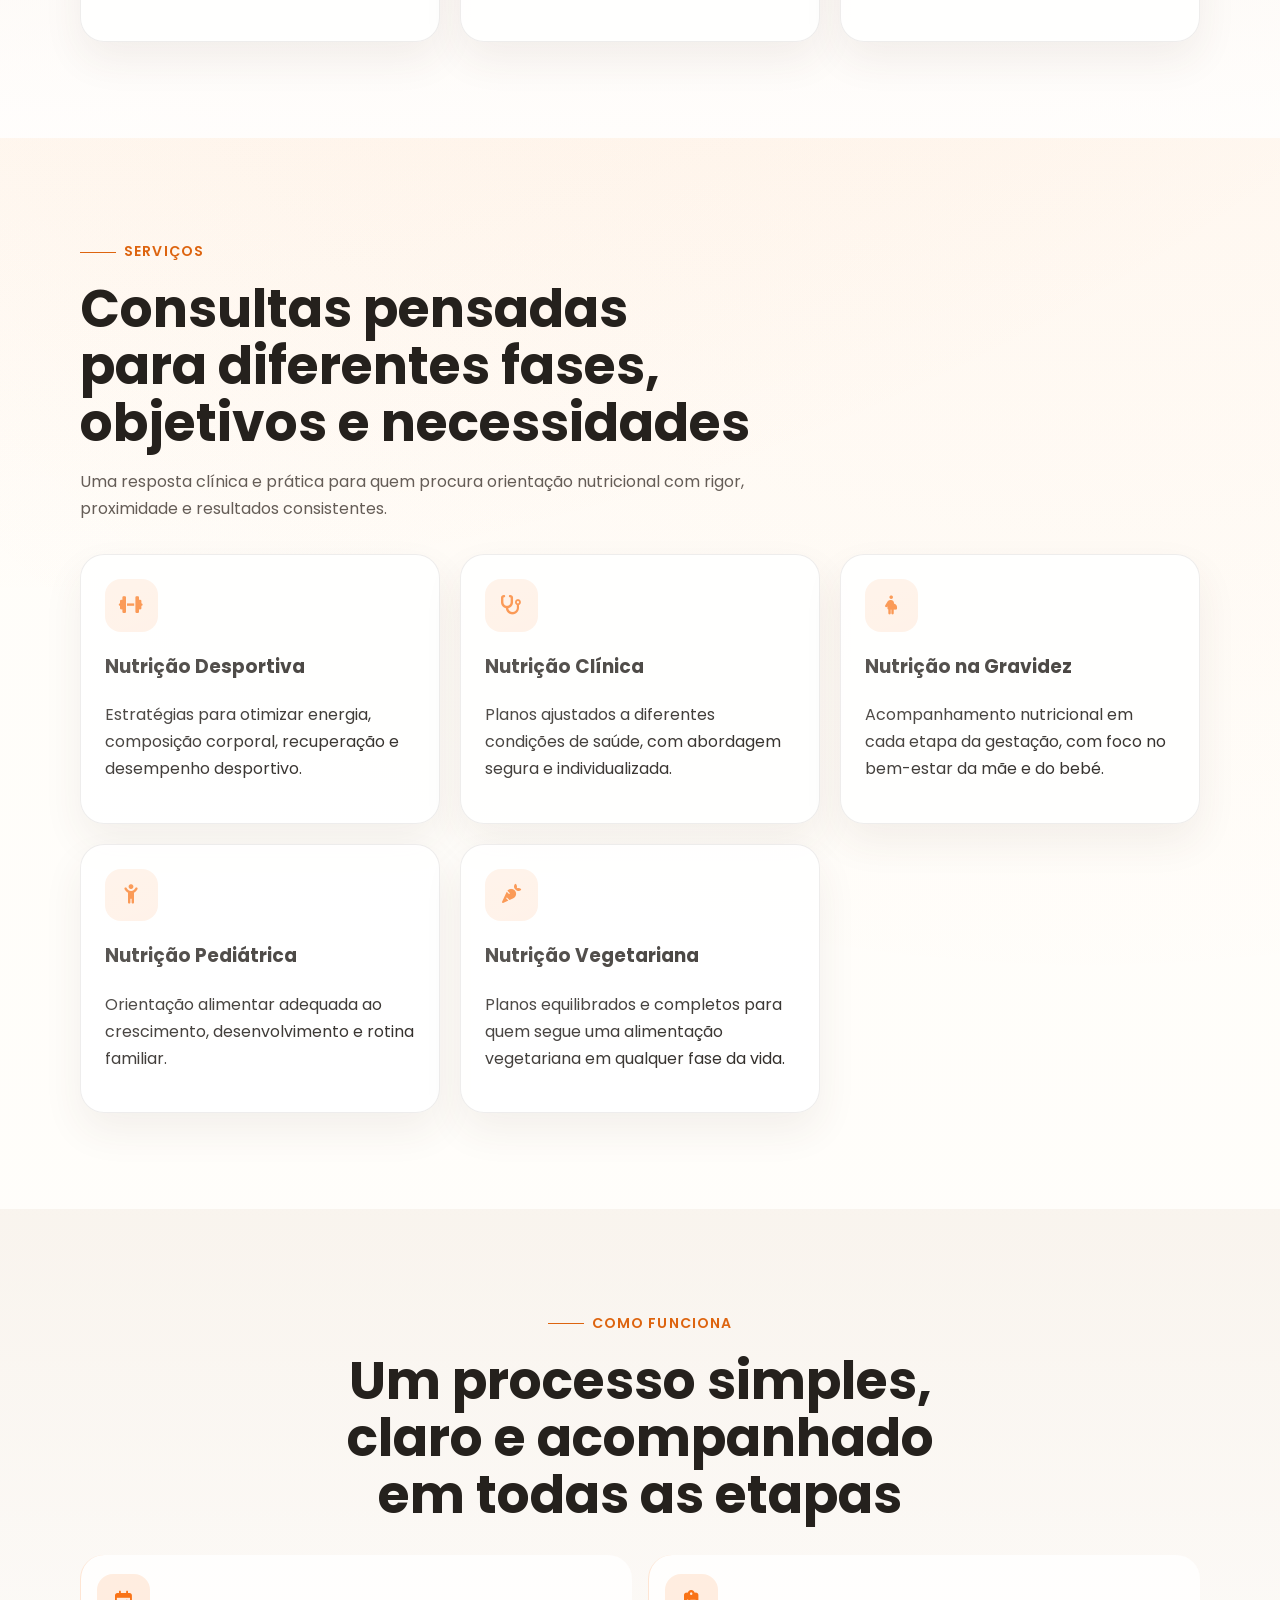
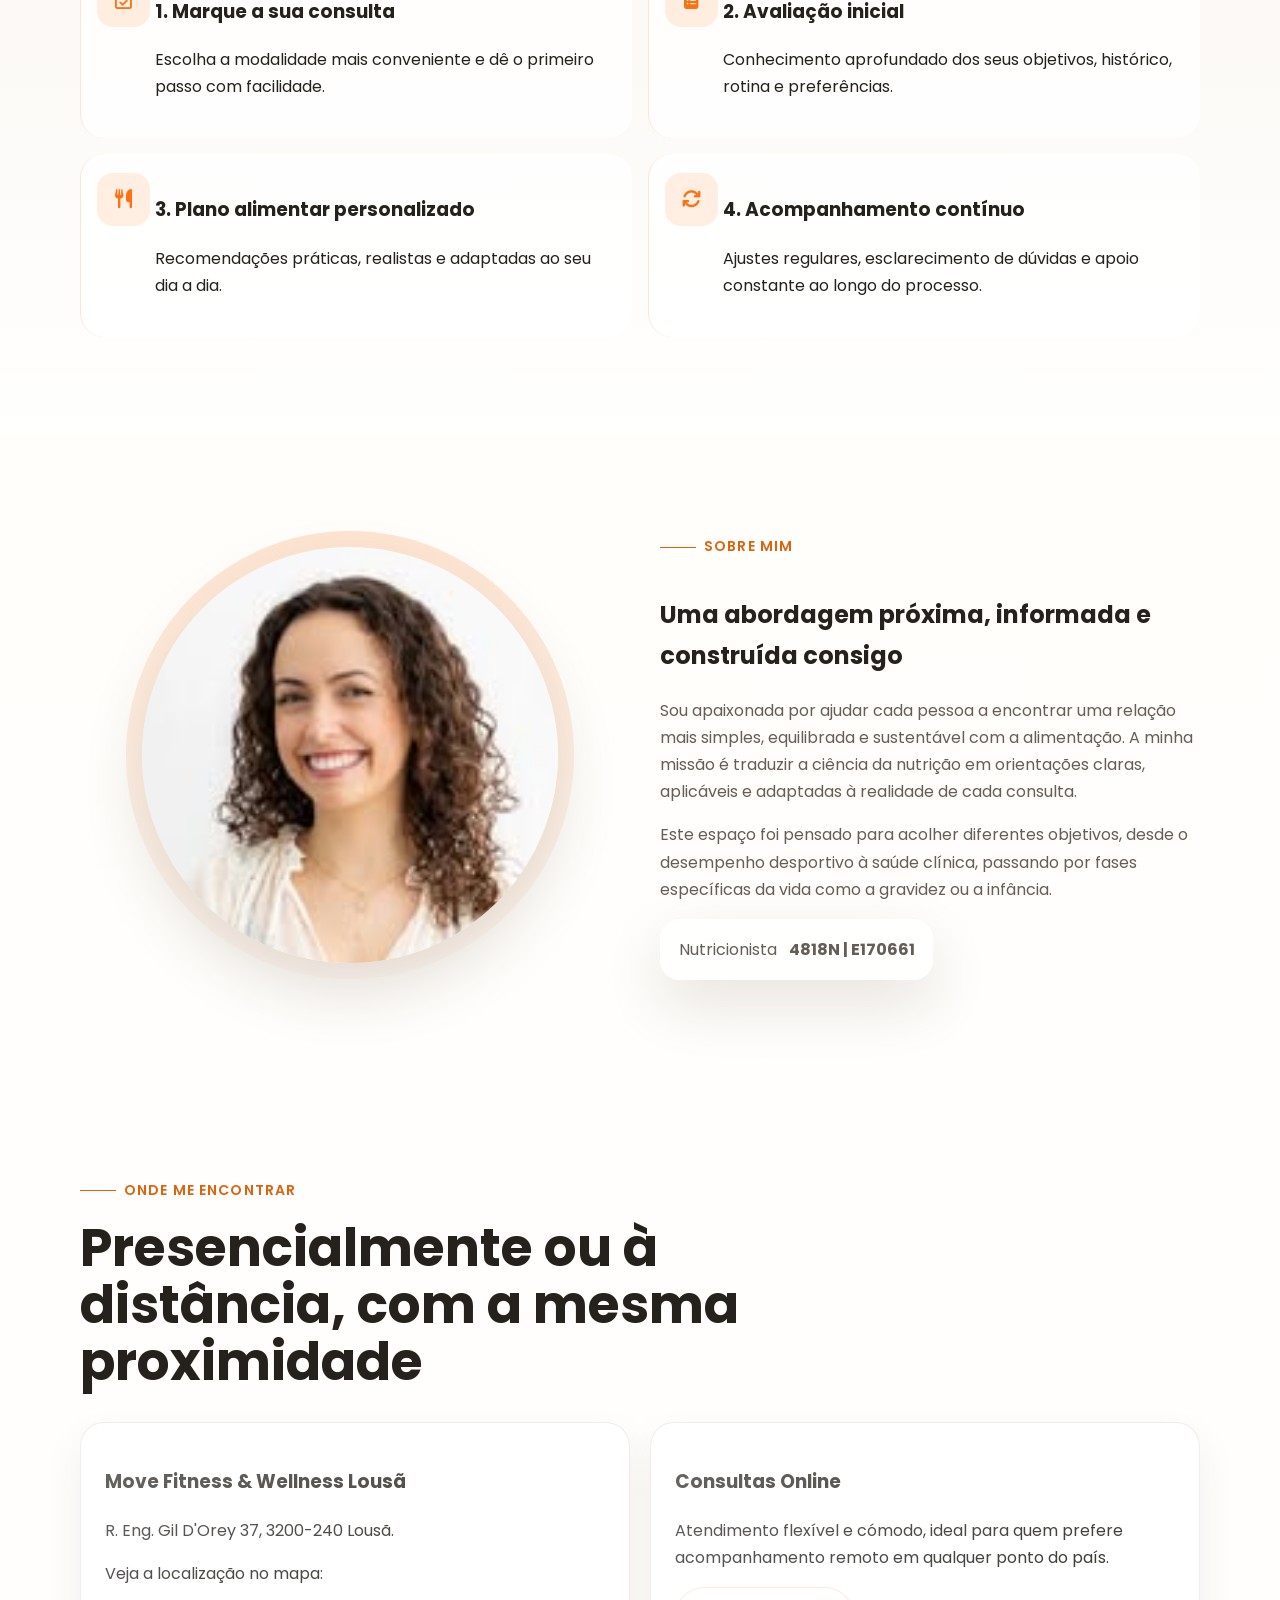
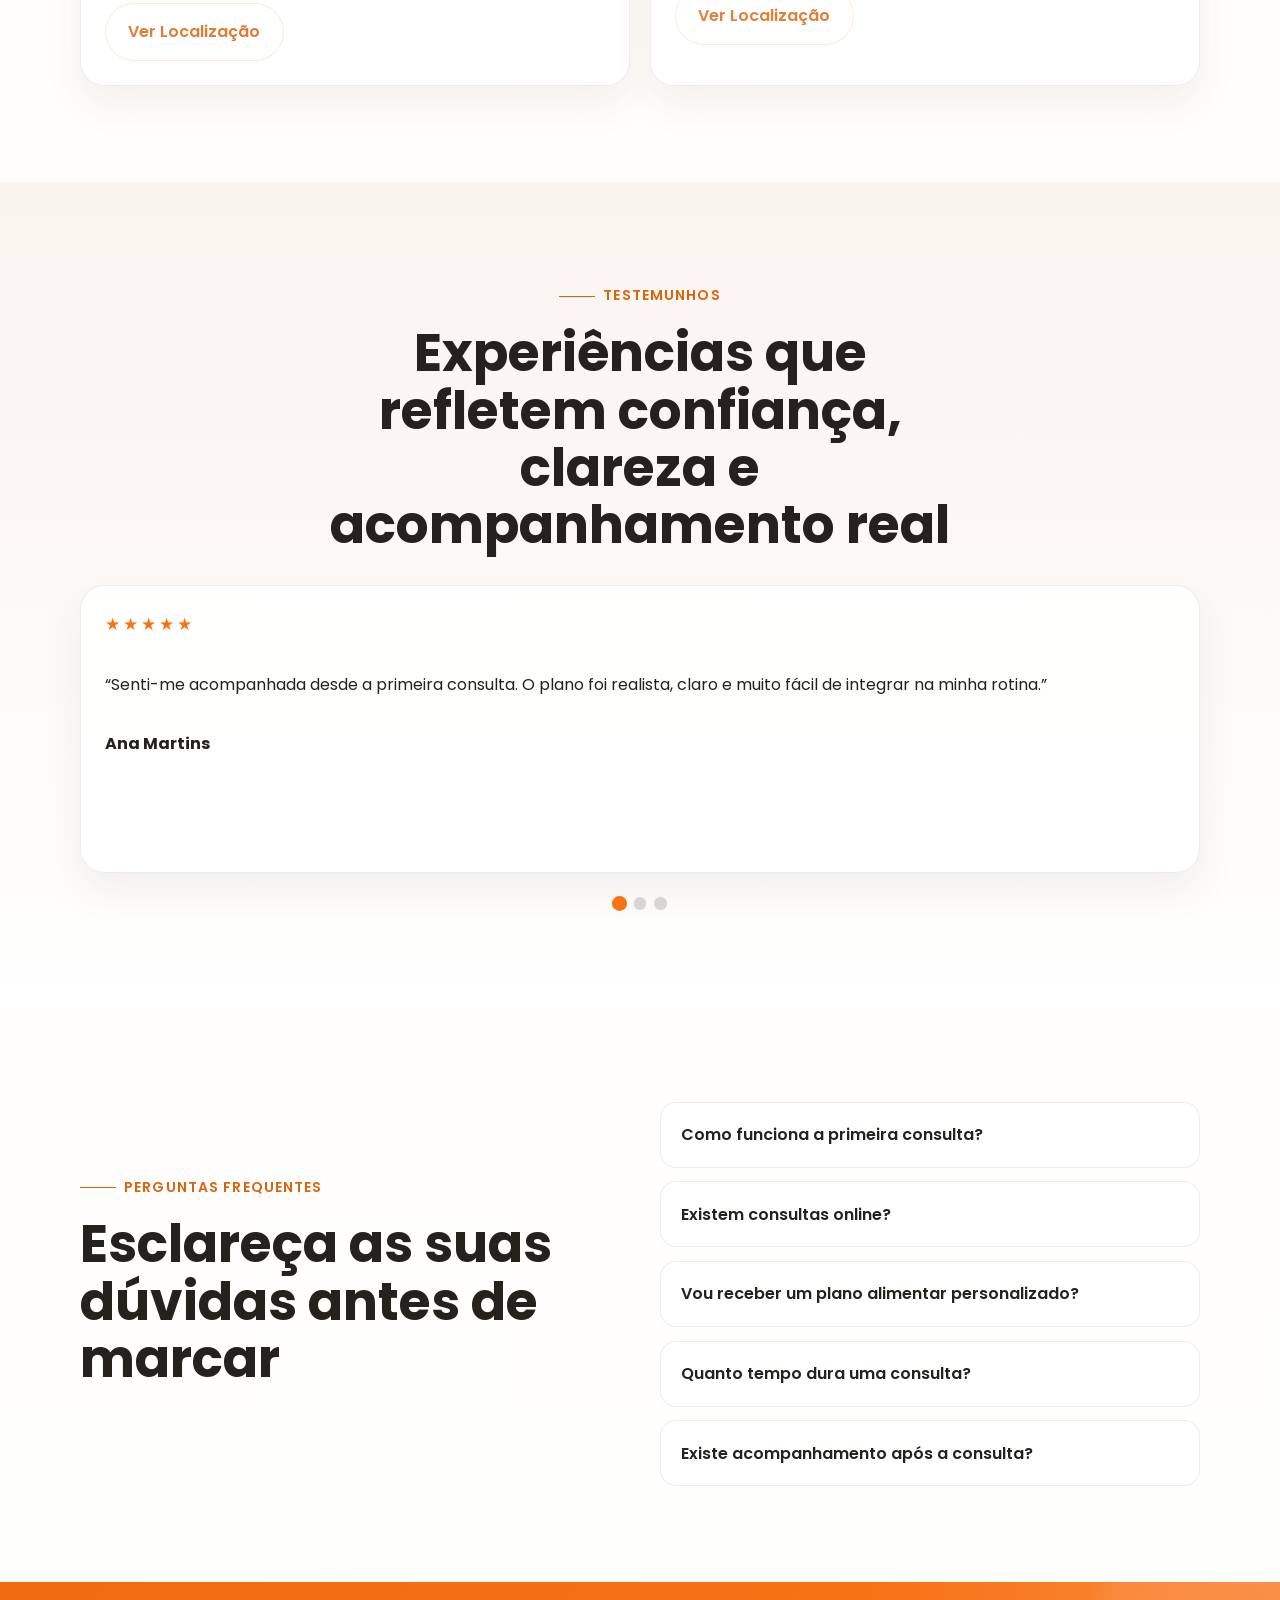
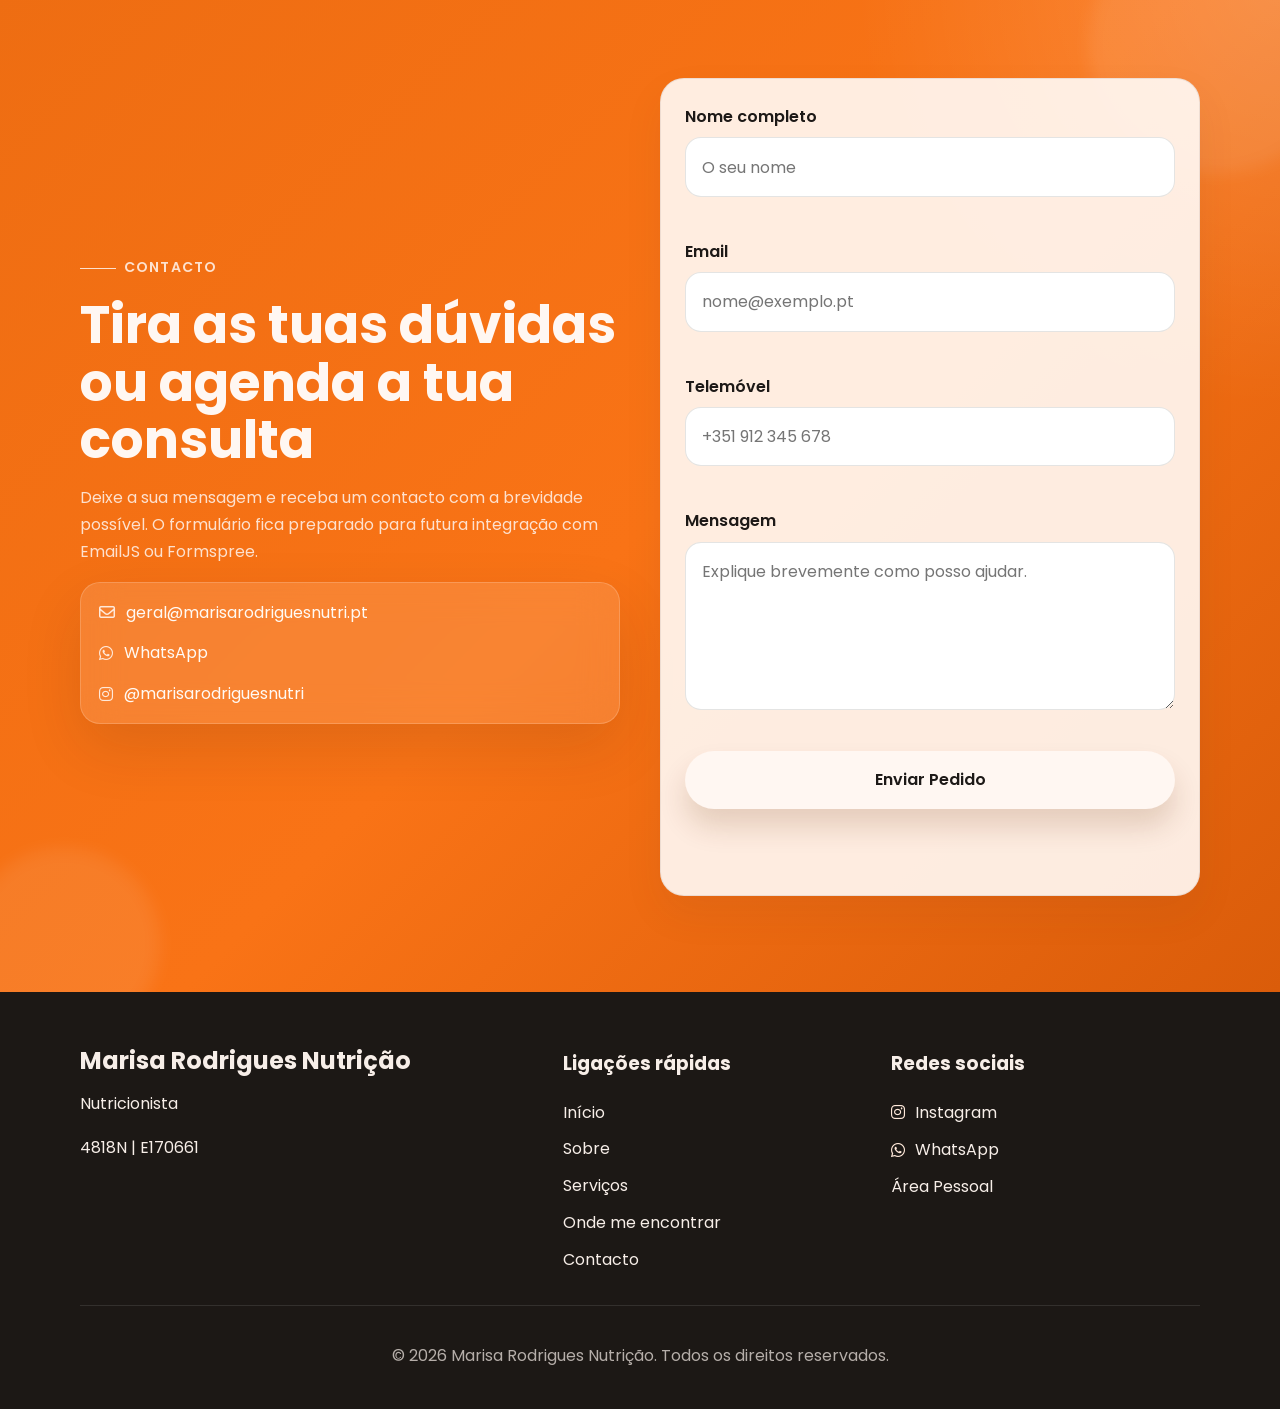
==== commit 56f37e18: "Add files via upload" ====
--- a/index.html
+++ b/index.html
@@ -353,7 +353,7 @@
                     <p>Deixe a sua mensagem e receba um contacto com a brevidade possível. O formulário fica preparado para futura integração com EmailJS ou Formspree.</p>
                     <div class="contact__details glass-card glass-card--dark">
                         <a href="mailto:geral@marisarodriguesnutri.pt" aria-label="Enviar email para geral@marisarodriguesnutri.pt"><i class="fa-regular fa-envelope" aria-hidden="true"></i><span>geral@marisarodriguesnutri.pt</span></a>
-                        <a href="https://wa.me/351910208931" target="_blank" rel="noreferrer" aria-label="Contactar por WhatsApp para o número +351 919 296 931"><i class="fa-brands fa-whatsapp" aria-hidden="true"></i><span>WhatsApp</span></a>
+                        <a href="https://wa.me/351910208931" target="_blank" rel="noreferrer" aria-label="Contactar por WhatsApp para o número +351 910 208 931"><i class="fa-brands fa-whatsapp" aria-hidden="true"></i><span>WhatsApp</span></a>
                         <a href="https://www.instagram.com/marisarodriguesnutri/" target="_blank" rel="noreferrer" aria-label="Abrir Instagram marisarodriguesnutri"><i class="fa-brands fa-instagram" aria-hidden="true"></i><span>@marisarodriguesnutri</span></a>
                     </div>
                 </div>
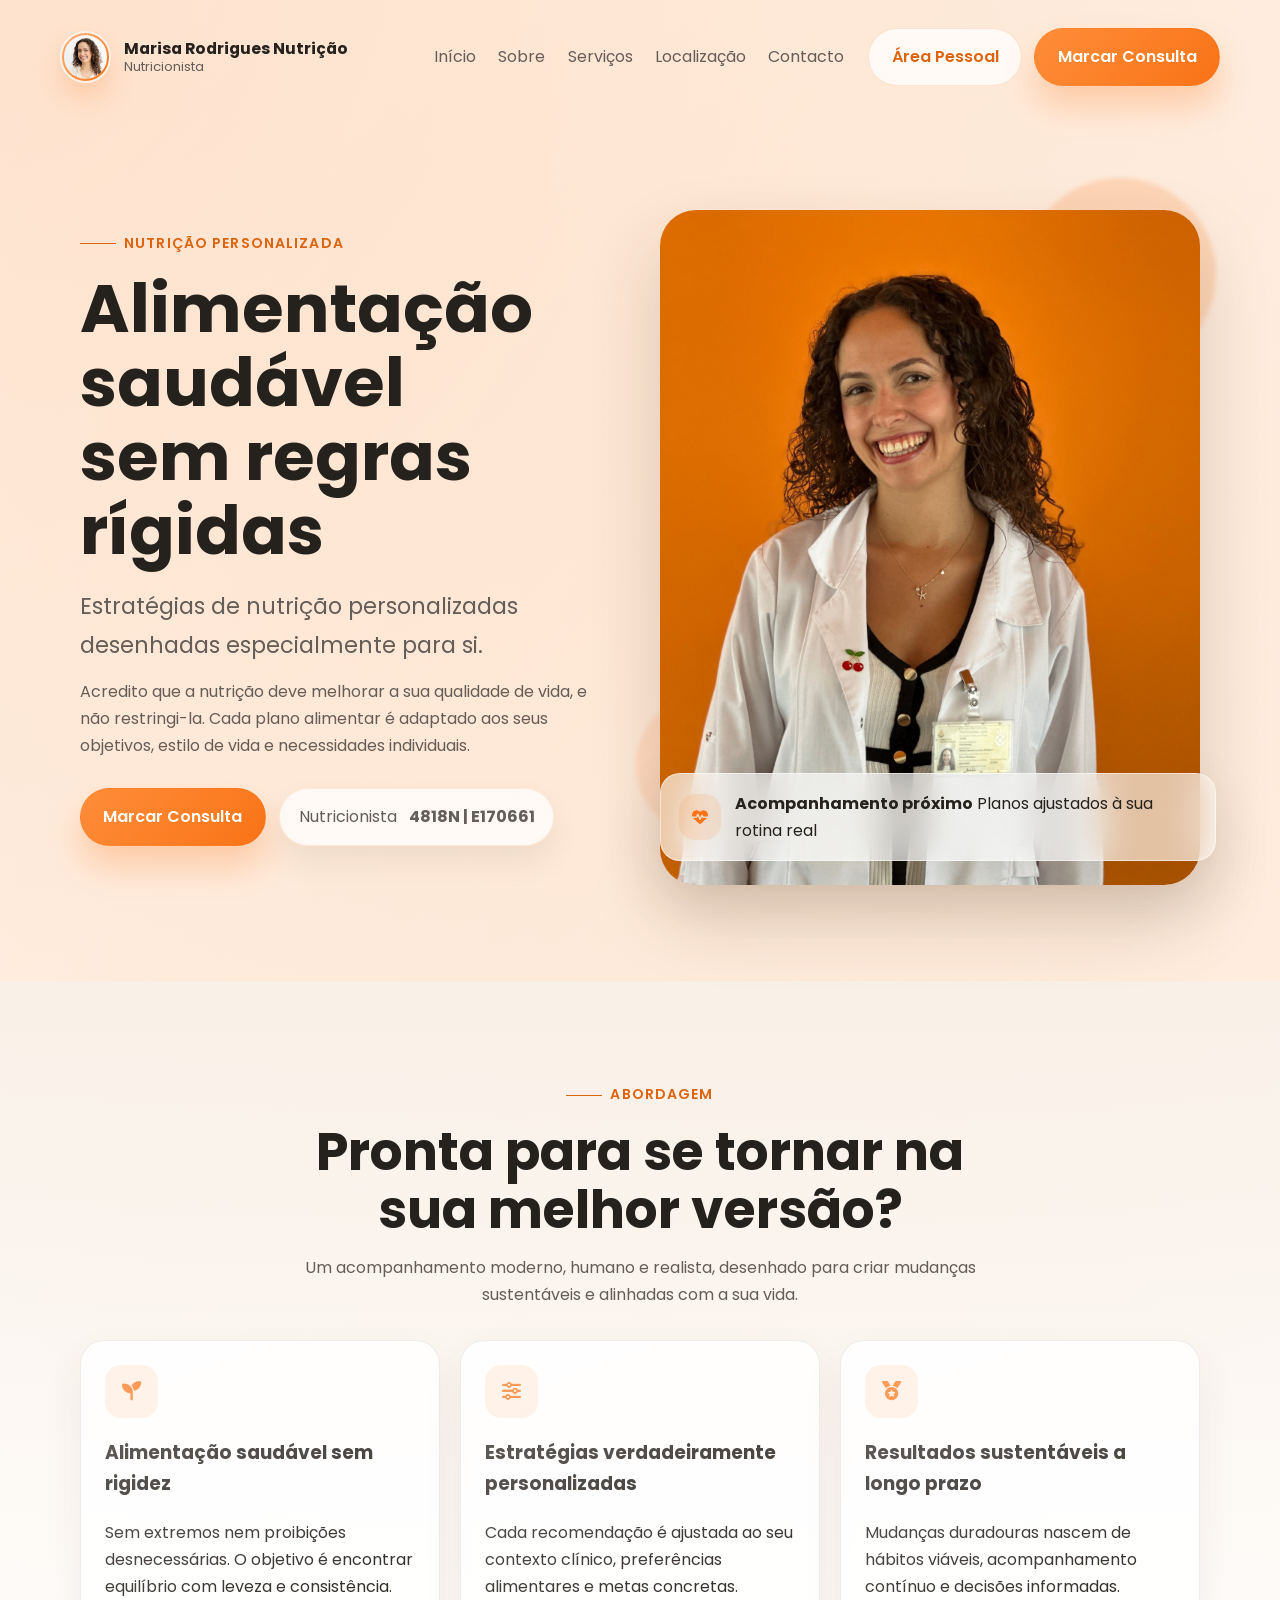
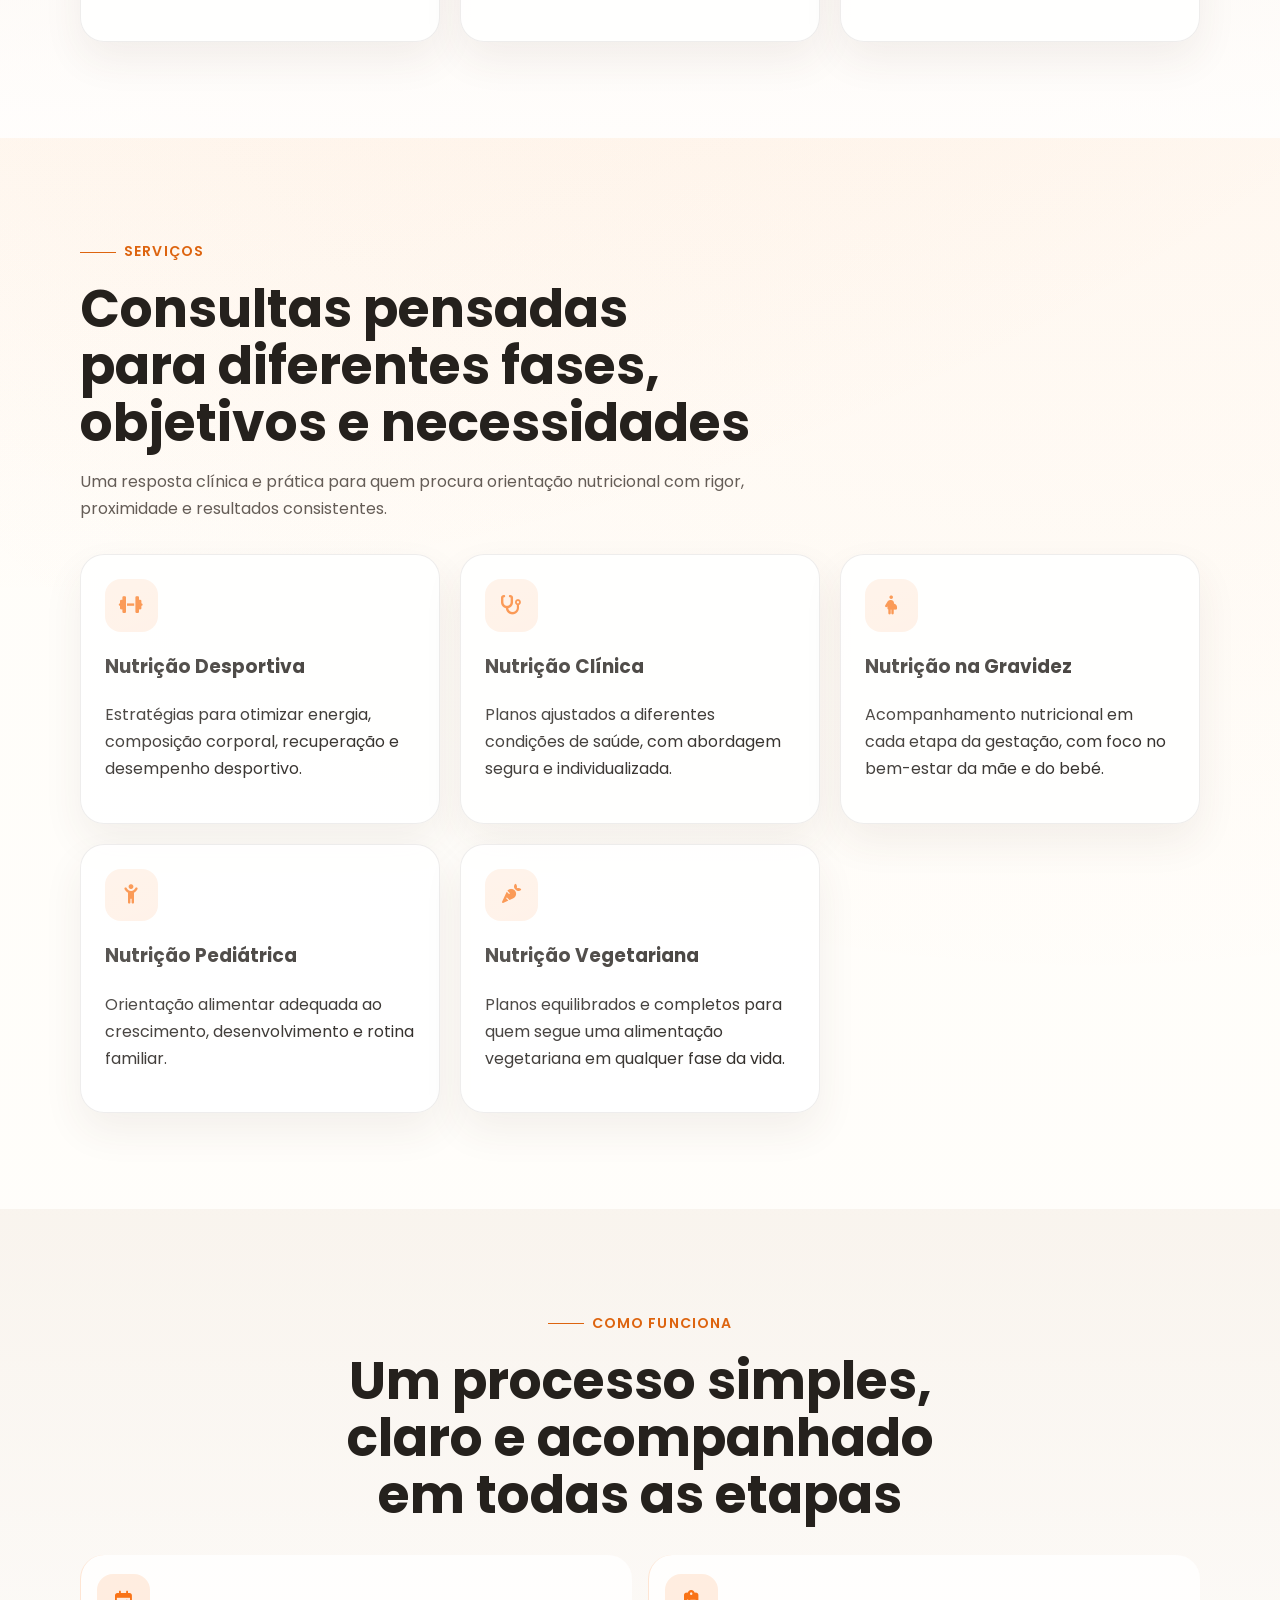
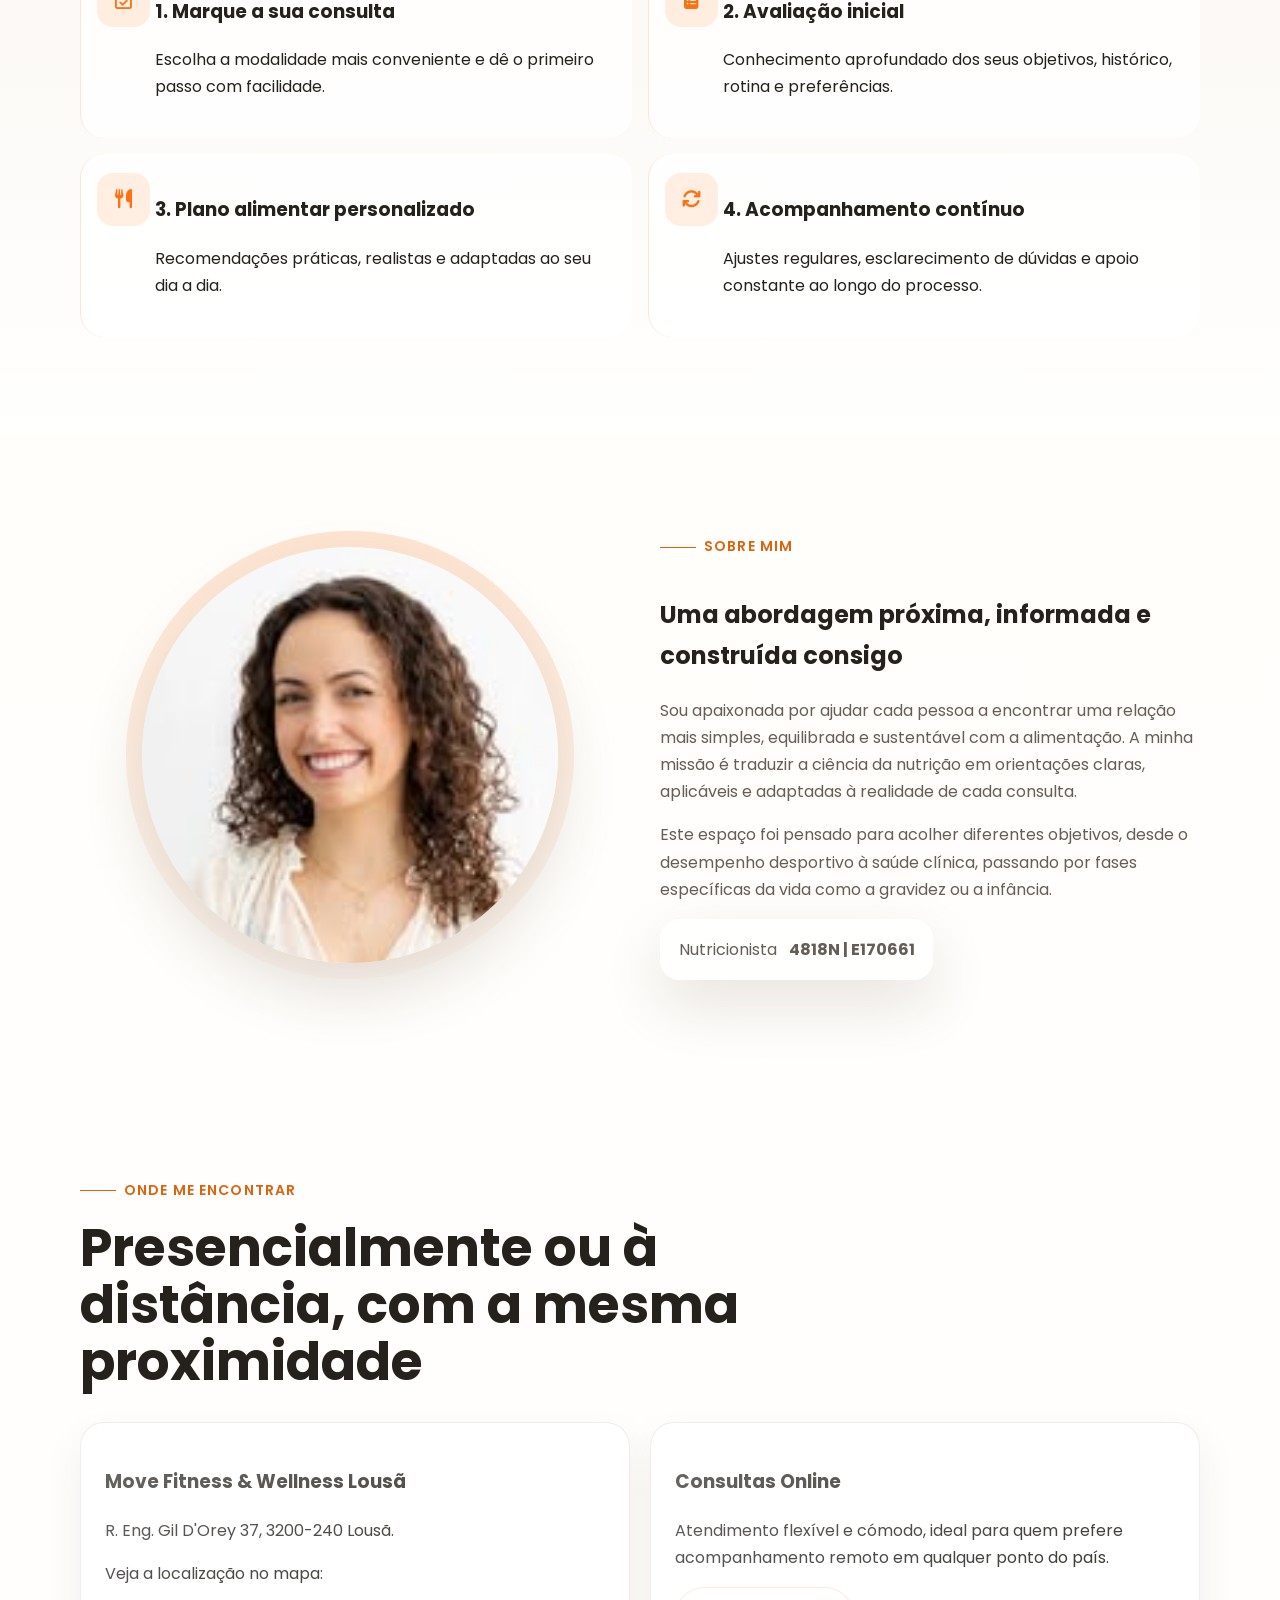
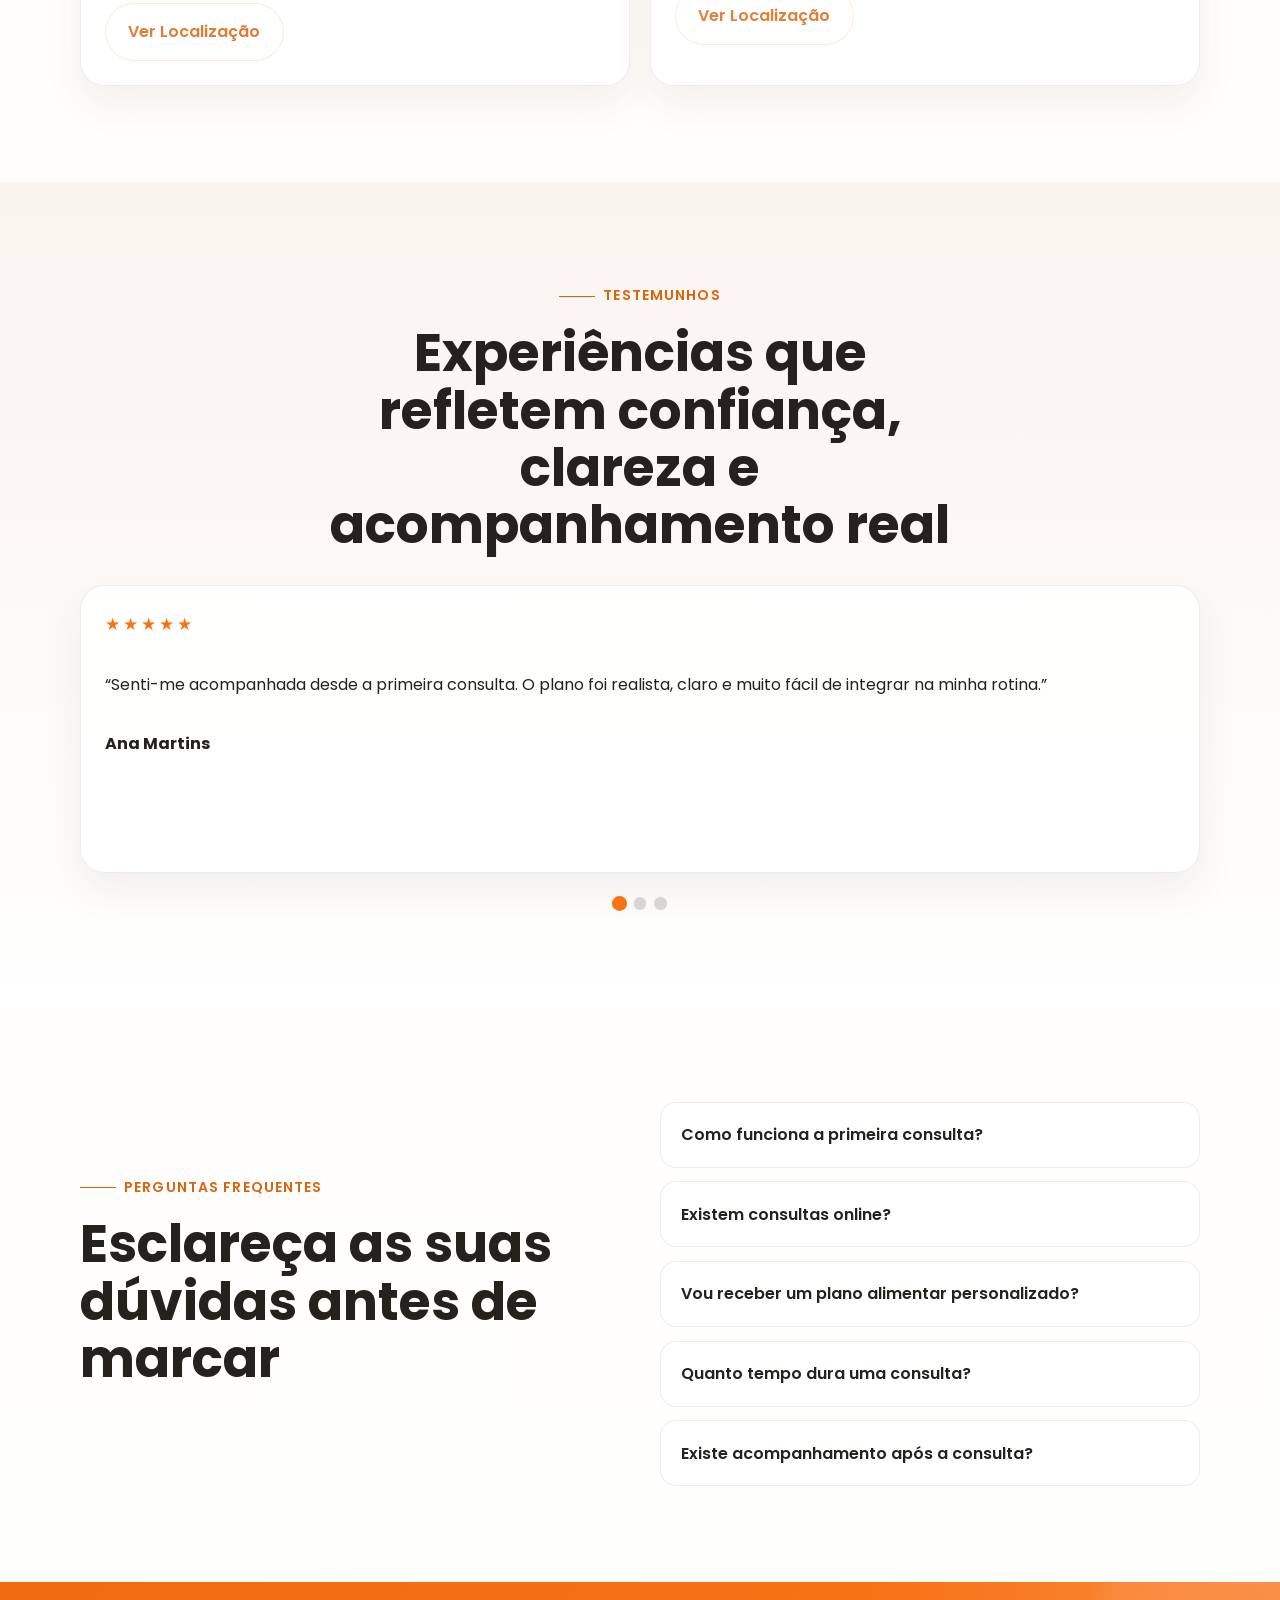
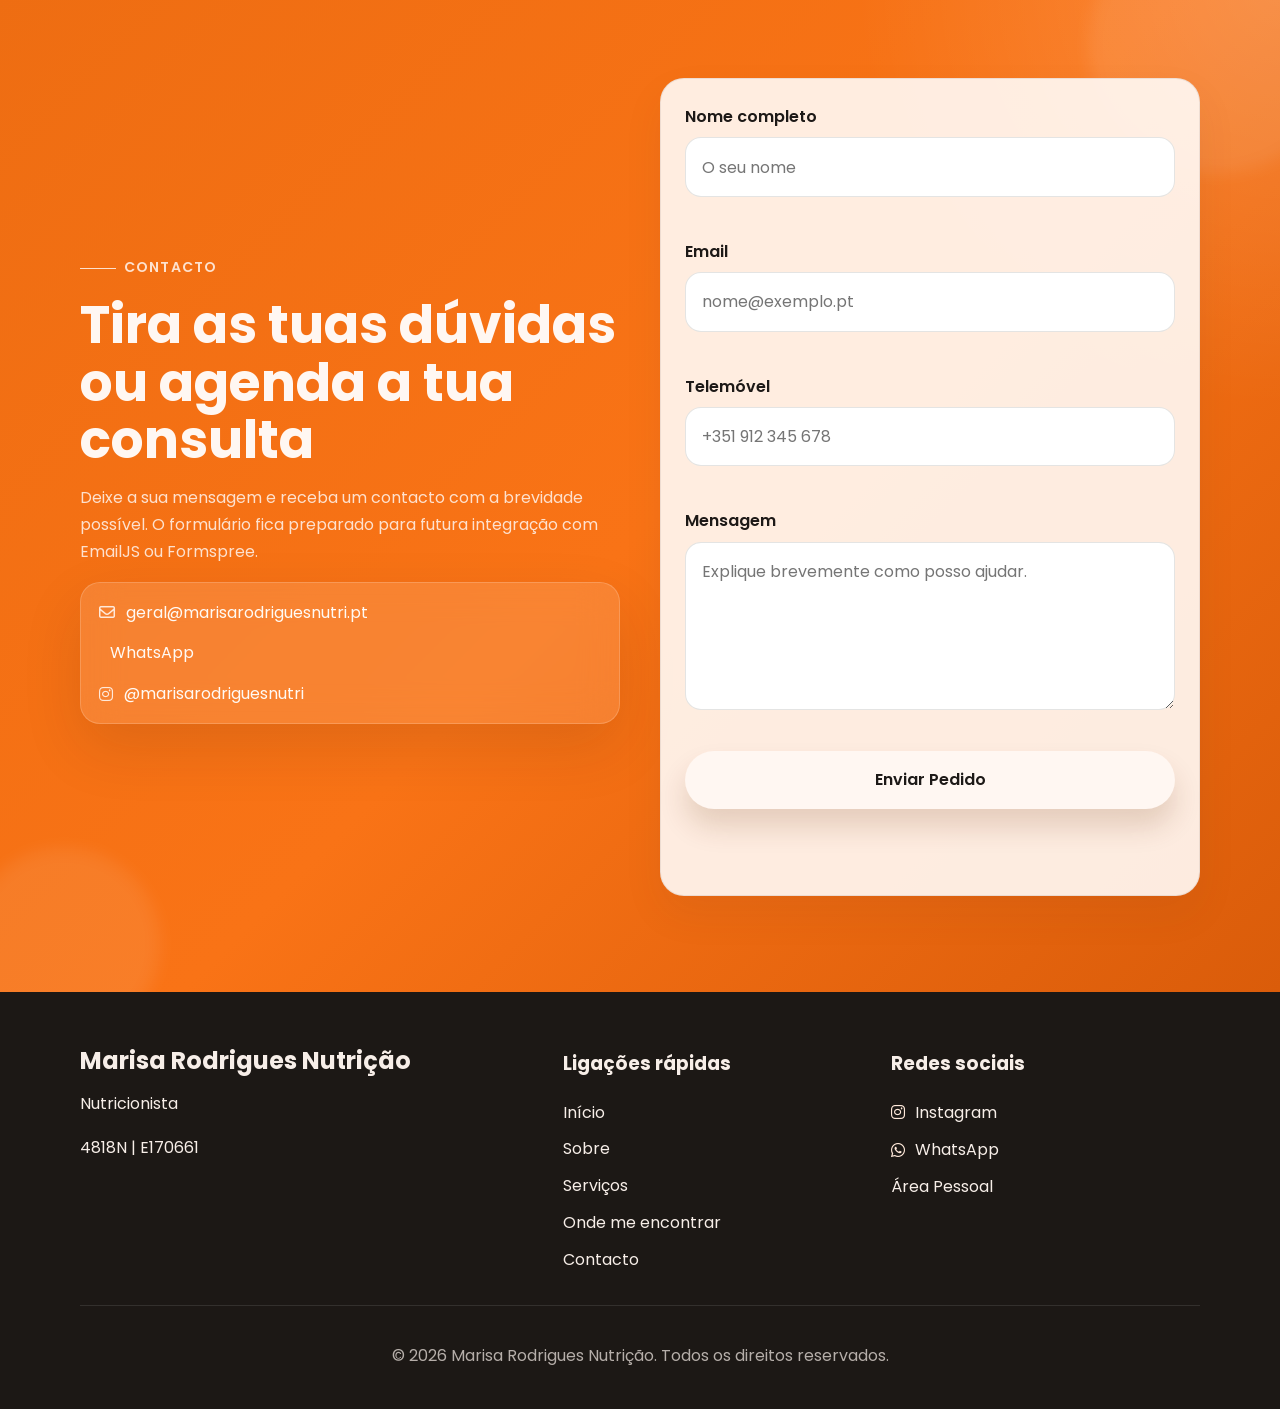
==== commit 721cd292: "Atualizar o index.html" ====
--- a/index.html
+++ b/index.html
@@ -353,7 +353,7 @@
                     <p>Deixe a sua mensagem e receba um contacto com a brevidade possível. O formulário fica preparado para futura integração com EmailJS ou Formspree.</p>
                     <div class="contact__details glass-card glass-card--dark">
                         <a href="mailto:geral@marisarodriguesnutri.pt" aria-label="Enviar email para geral@marisarodriguesnutri.pt"><i class="fa-regular fa-envelope" aria-hidden="true"></i><span>geral@marisarodriguesnutri.pt</span></a>
-                        <a href="https://wa.me/351910208931" target="_blank" rel="noreferrer" aria-label="Contactar por WhatsApp para o número +351 910 208 931"><i class="fa-brands fa-whatsapp" aria-hidden="true"></i><span>WhatsApp</span></a>
+                        <a href="https://wa.me/351910208931" target="_blank" rel="noreferrer" aria-label="Contactar por WhatsApp para o número +351910208931 "><i class="fa-brands fa-whatsa:pp" aria-hidden="true"></i><span>WhatsApp</span></a>
                         <a href="https://www.instagram.com/marisarodriguesnutri/" target="_blank" rel="noreferrer" aria-label="Abrir Instagram marisarodriguesnutri"><i class="fa-brands fa-instagram" aria-hidden="true"></i><span>@marisarodriguesnutri</span></a>
                     </div>
                 </div>
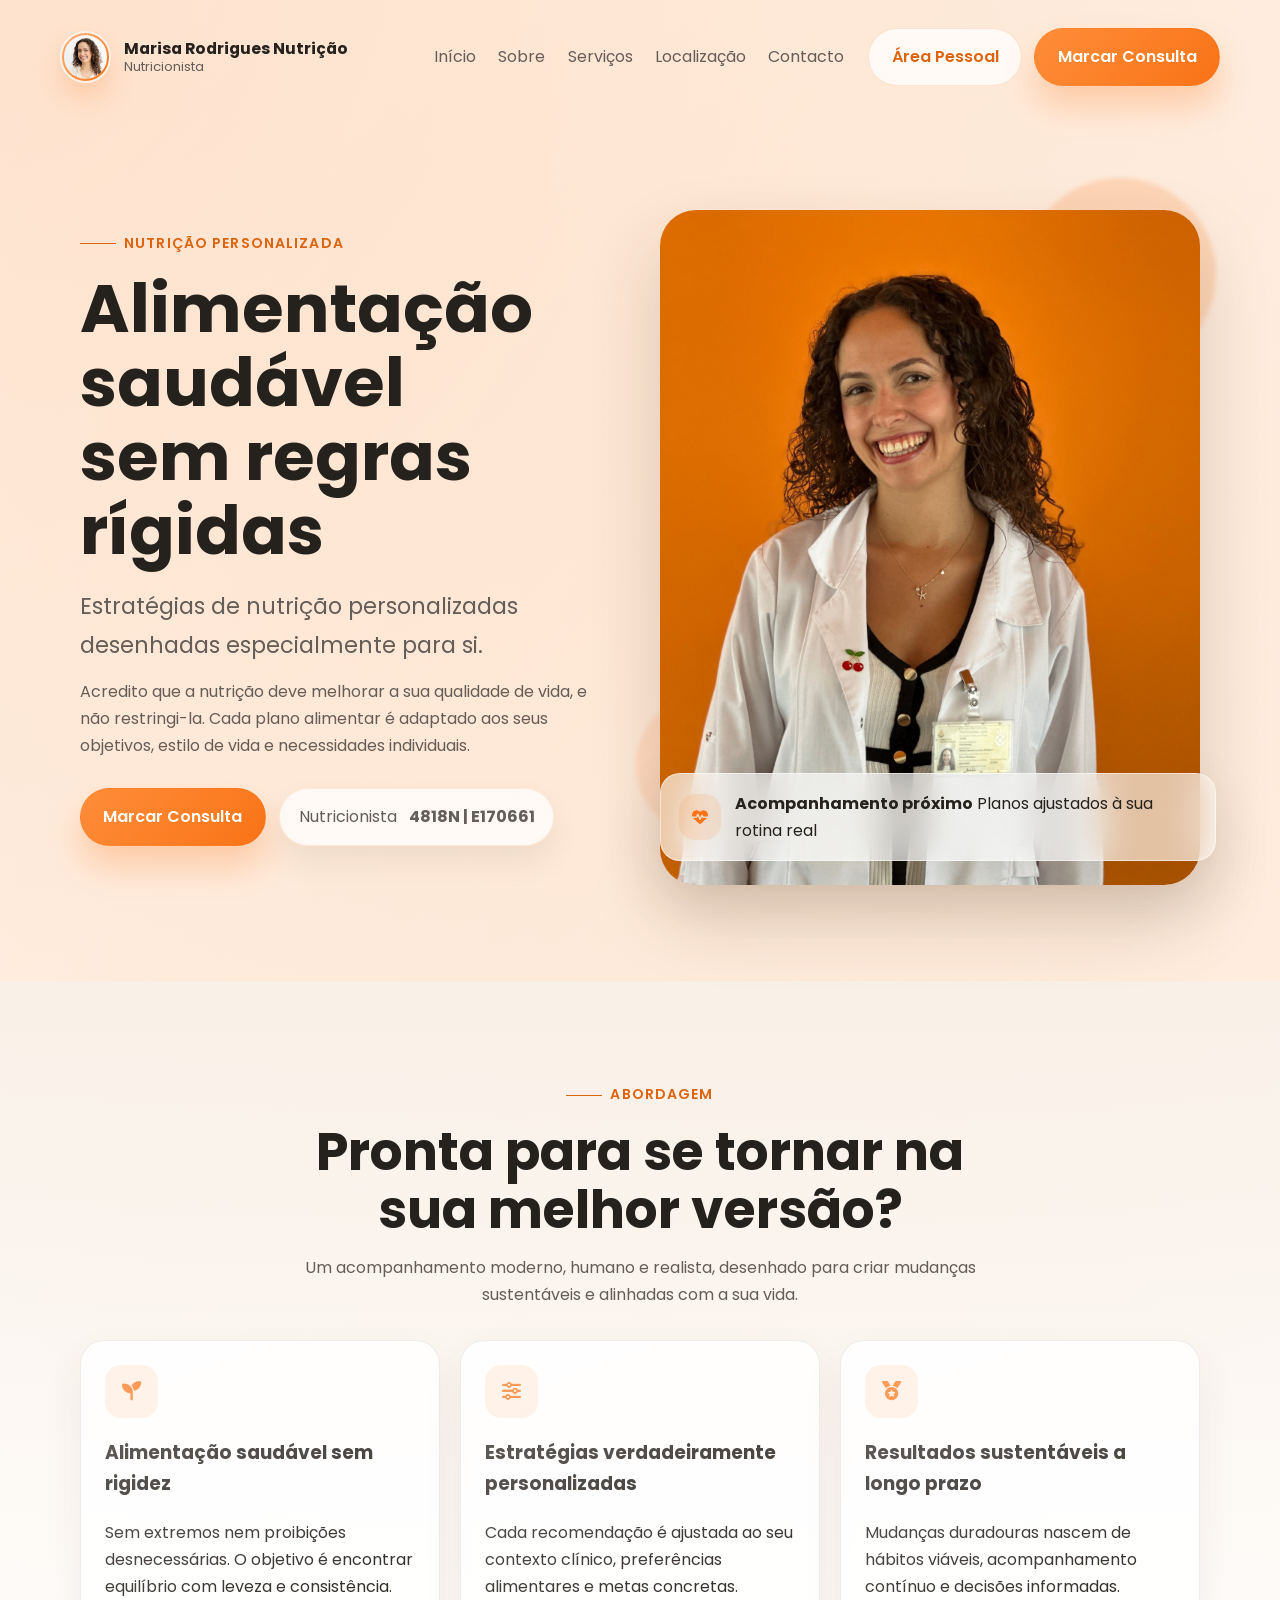
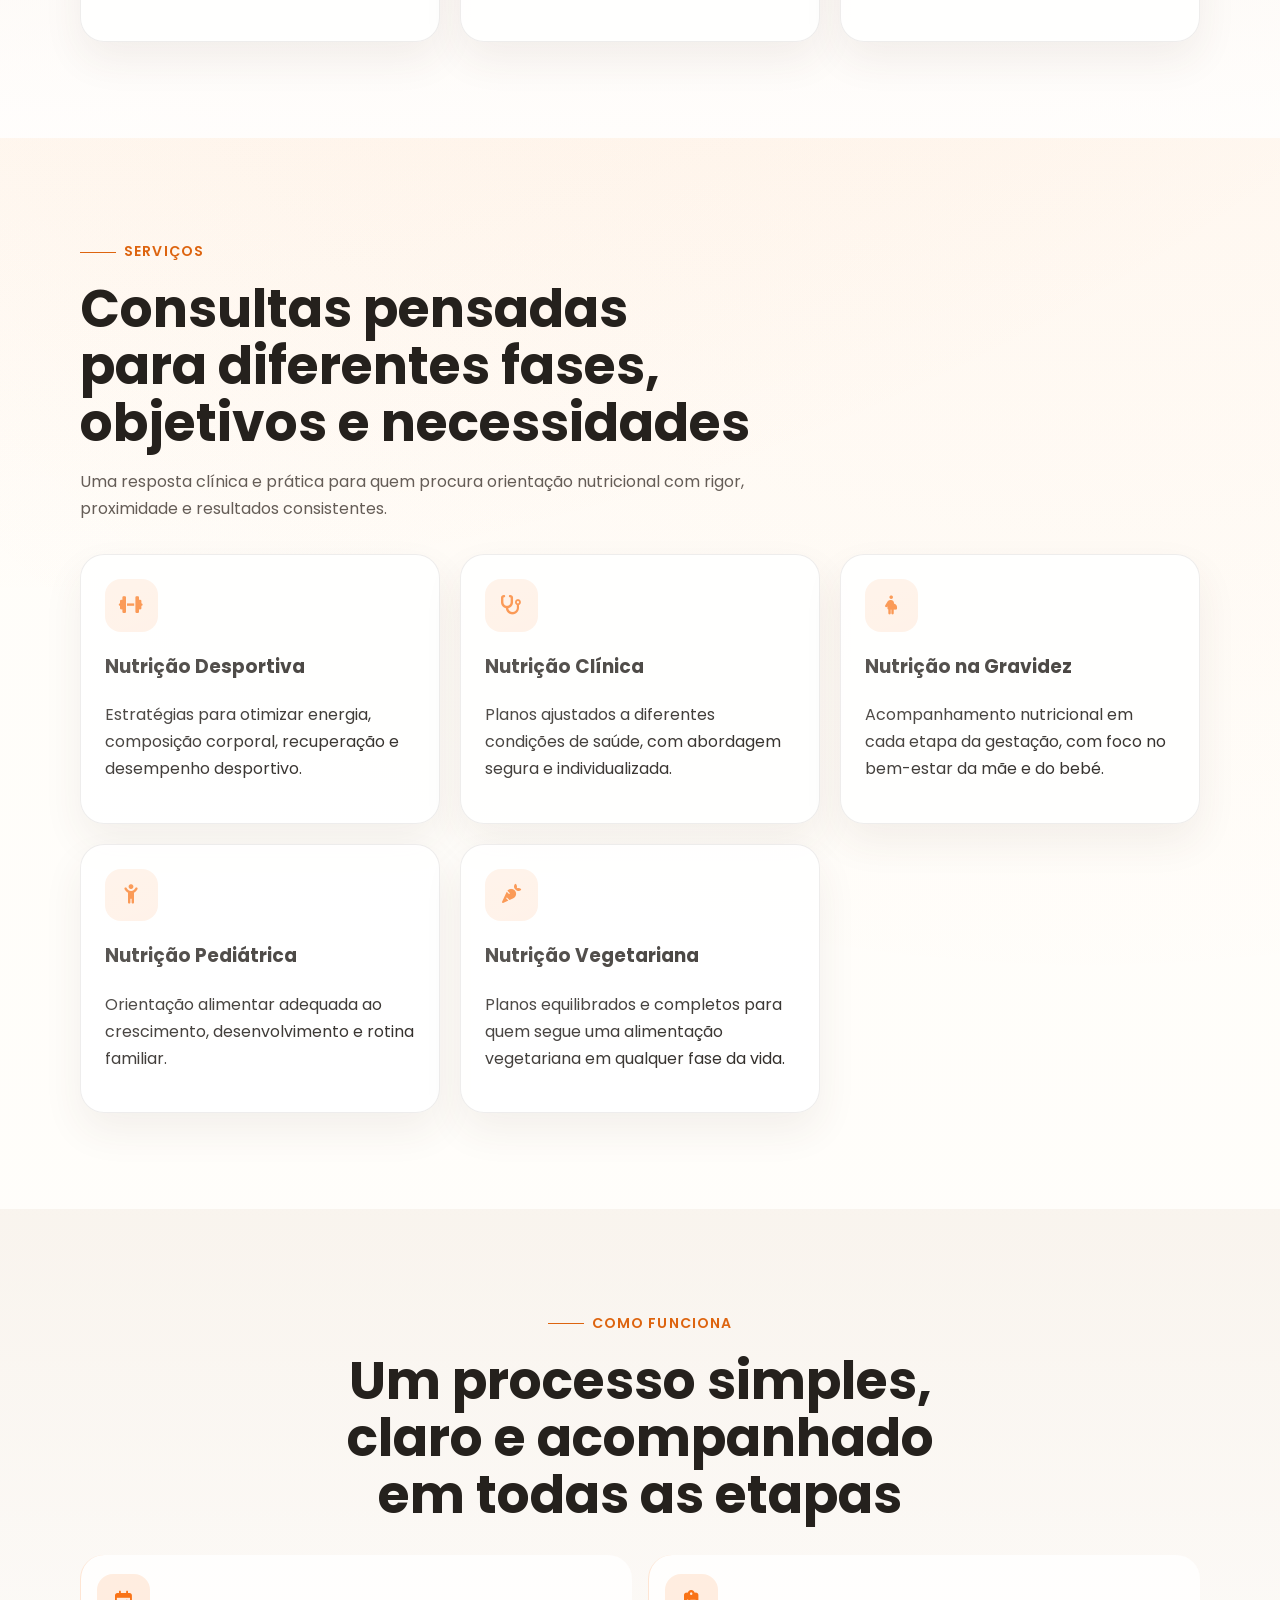
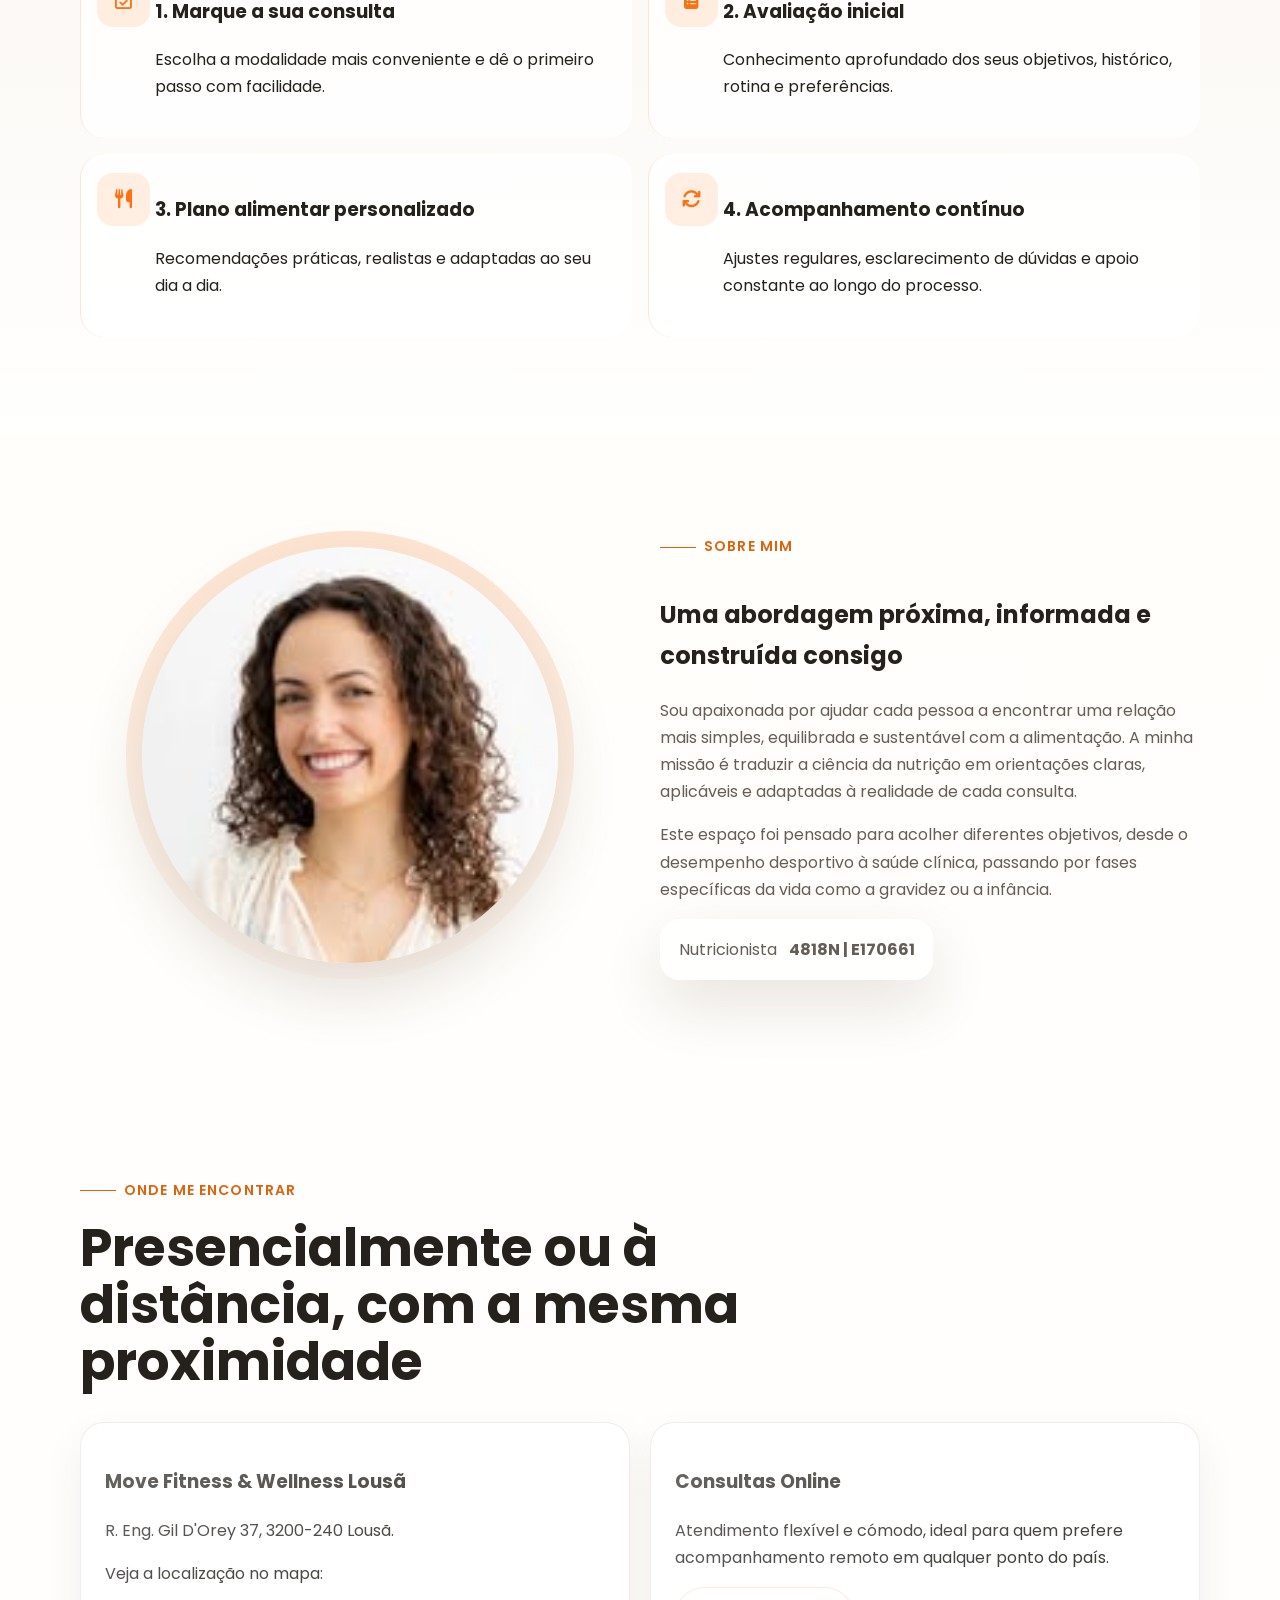
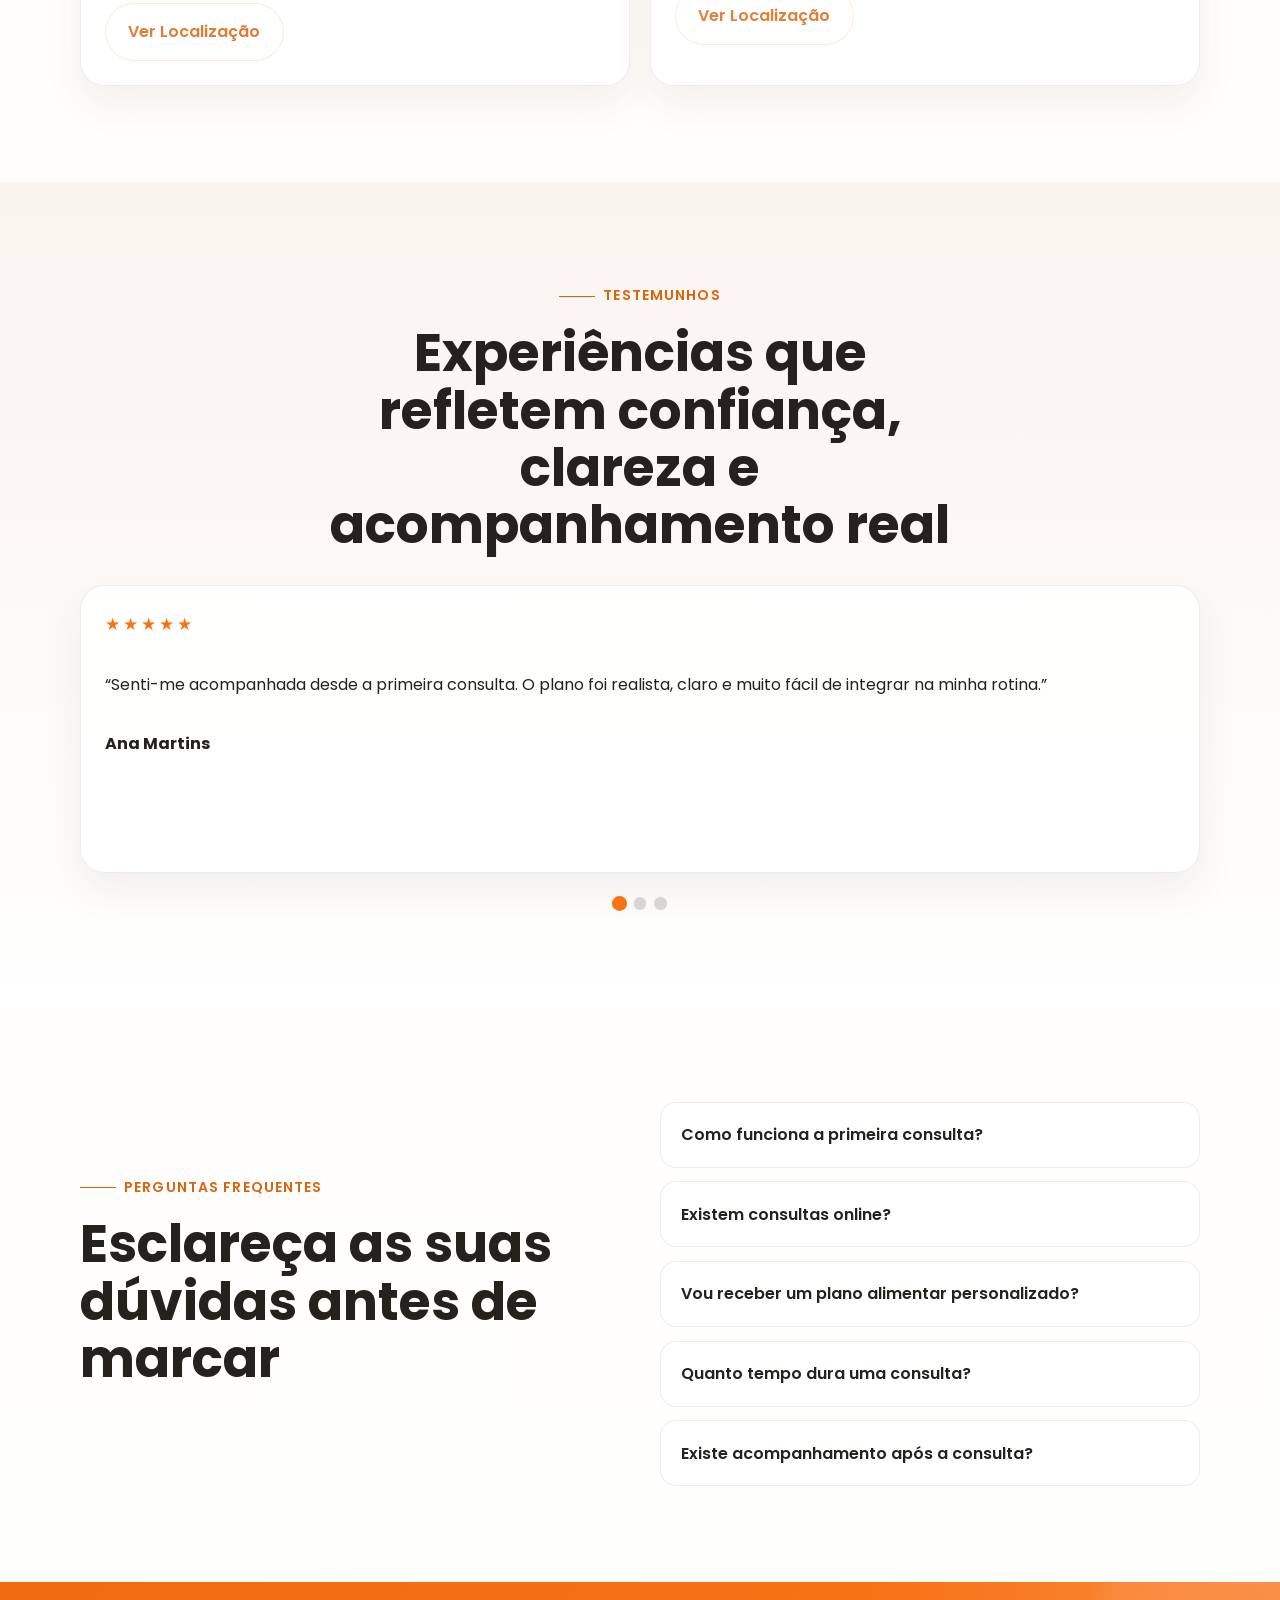
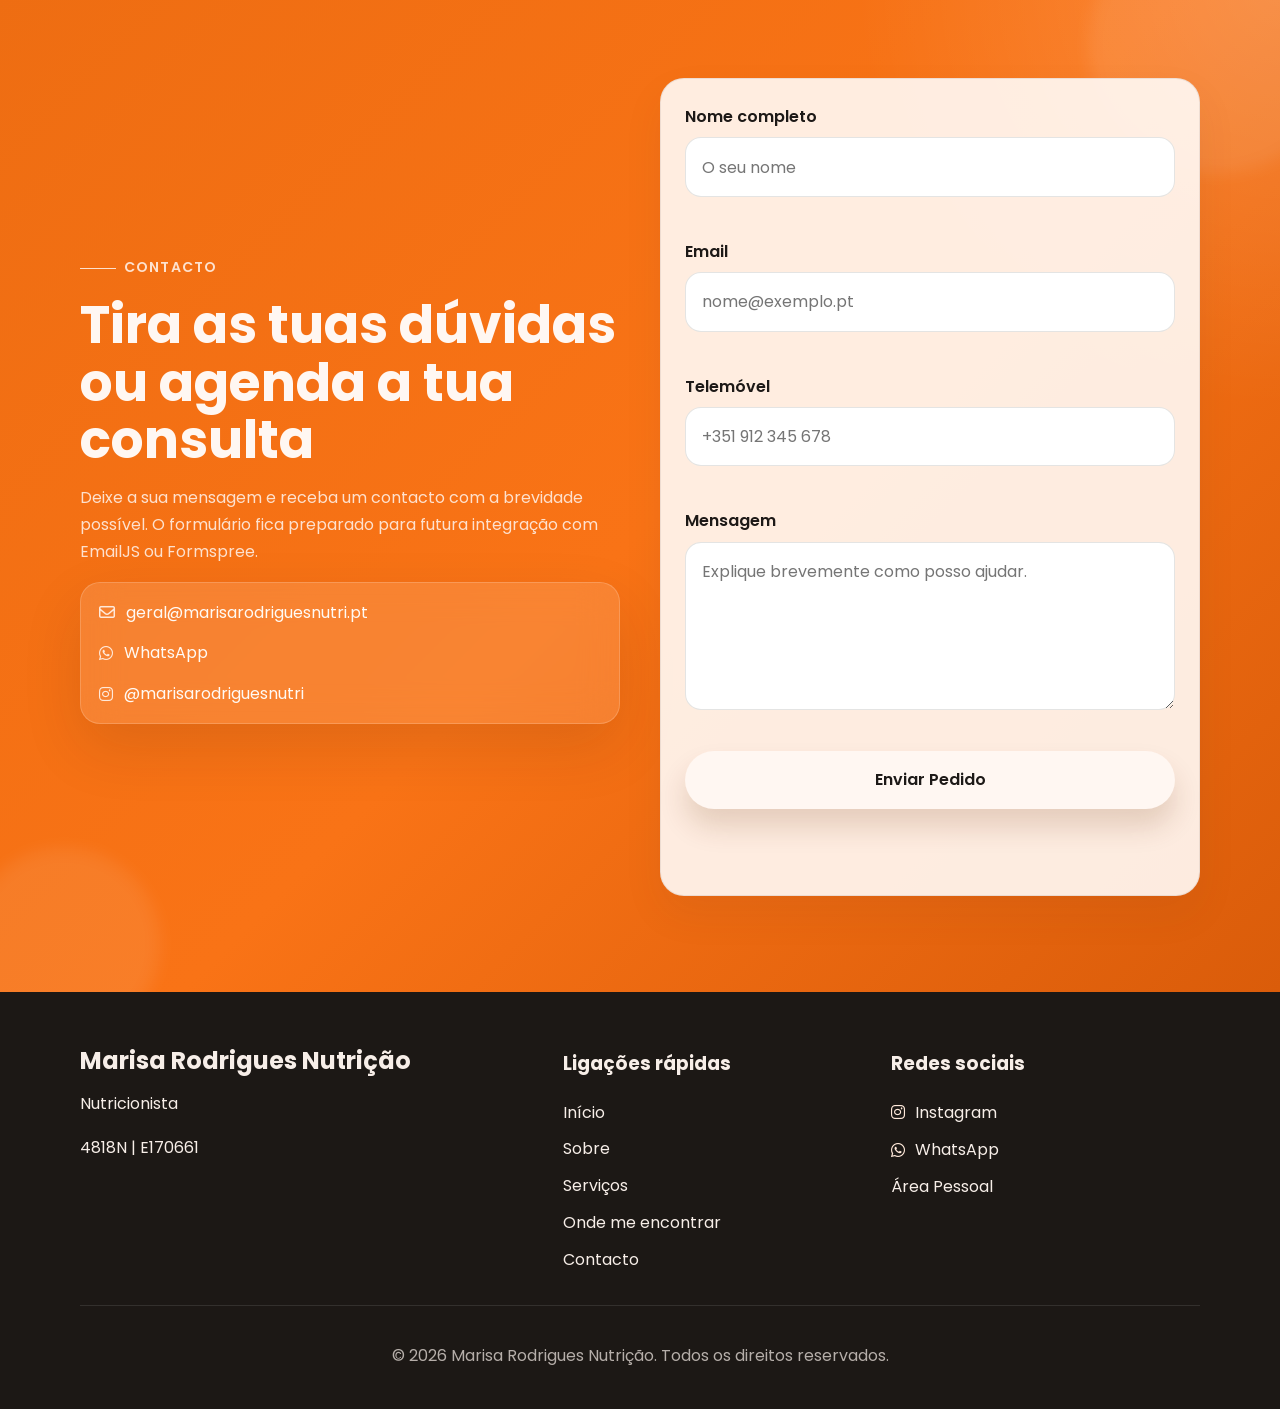
==== commit b85f0d4c: "Add files via upload" ====
--- a/index.html
+++ b/index.html
@@ -353,7 +353,7 @@
                     <p>Deixe a sua mensagem e receba um contacto com a brevidade possível. O formulário fica preparado para futura integração com EmailJS ou Formspree.</p>
                     <div class="contact__details glass-card glass-card--dark">
                         <a href="mailto:geral@marisarodriguesnutri.pt" aria-label="Enviar email para geral@marisarodriguesnutri.pt"><i class="fa-regular fa-envelope" aria-hidden="true"></i><span>geral@marisarodriguesnutri.pt</span></a>
-                        <a href="https://wa.me/351910208931" target="_blank" rel="noreferrer" aria-label="Contactar por WhatsApp para o número +351910208931 "><i class="fa-brands fa-whatsa:pp" aria-hidden="true"></i><span>WhatsApp</span></a>
+                        <a href="https://wa.me/351910208931" target="_blank" rel="noreferrer" aria-label="Contactar por WhatsApp para o número +351 910 208 931"><i class="fa-brands fa-whatsapp" aria-hidden="true"></i><span>WhatsApp</span></a>
                         <a href="https://www.instagram.com/marisarodriguesnutri/" target="_blank" rel="noreferrer" aria-label="Abrir Instagram marisarodriguesnutri"><i class="fa-brands fa-instagram" aria-hidden="true"></i><span>@marisarodriguesnutri</span></a>
                     </div>
                 </div>
@@ -411,7 +411,7 @@
                 <h3>Redes sociais</h3>
                 <ul>
                     <li><a href="https://www.instagram.com/marisarodriguesnutri/" target="_blank" rel="noreferrer"><i class="fa-brands fa-instagram" aria-hidden="true"></i><span>Instagram</span></a></li>
-                    <li><a href="https://wa.me/351919296931" target="_blank" rel="noreferrer"><i class="fa-brands fa-whatsapp" aria-hidden="true"></i><span>WhatsApp</span></a></li>
+                    <li><a href="https://wa.me/351910208931" target="_blank" rel="noreferrer"><i class="fa-brands fa-whatsapp" aria-hidden="true"></i><span>WhatsApp</span></a></li>
                     <li><a href="personal-area.html">Área Pessoal</a></li>
                 </ul>
             </div>
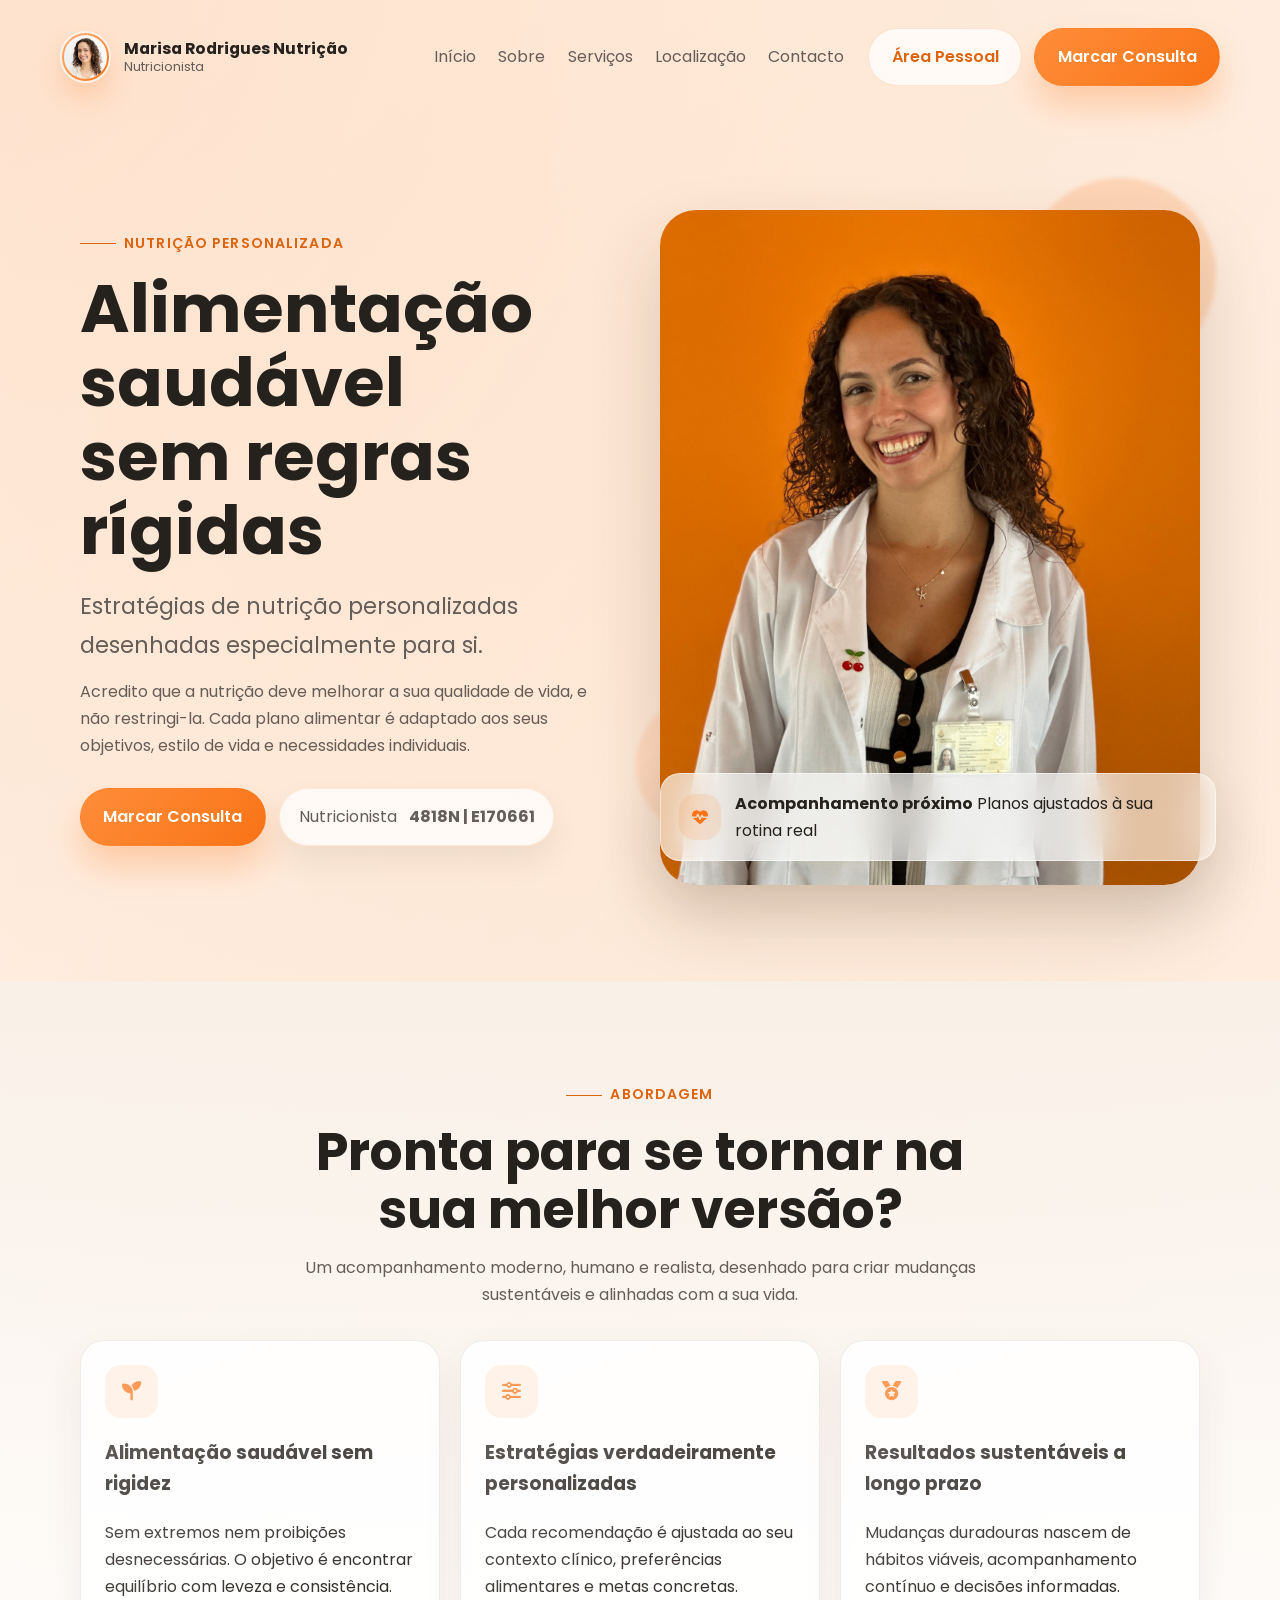
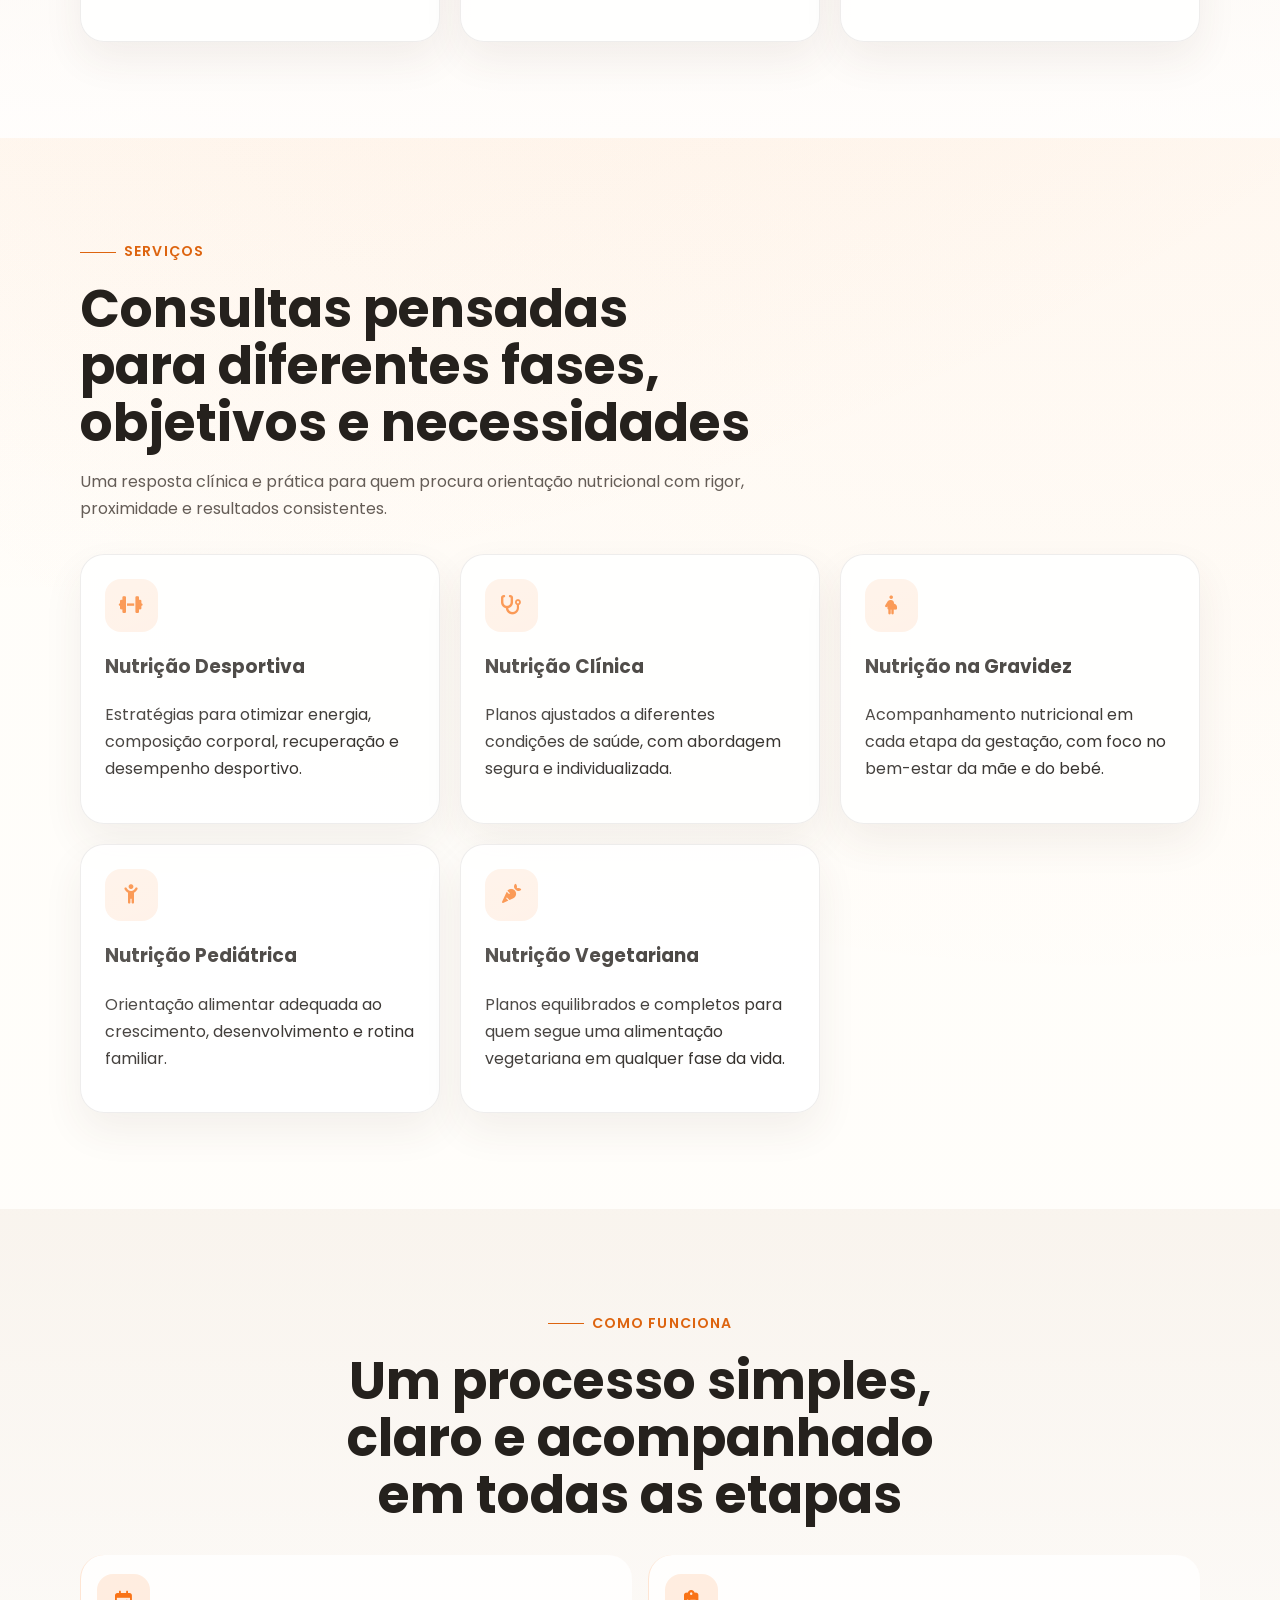
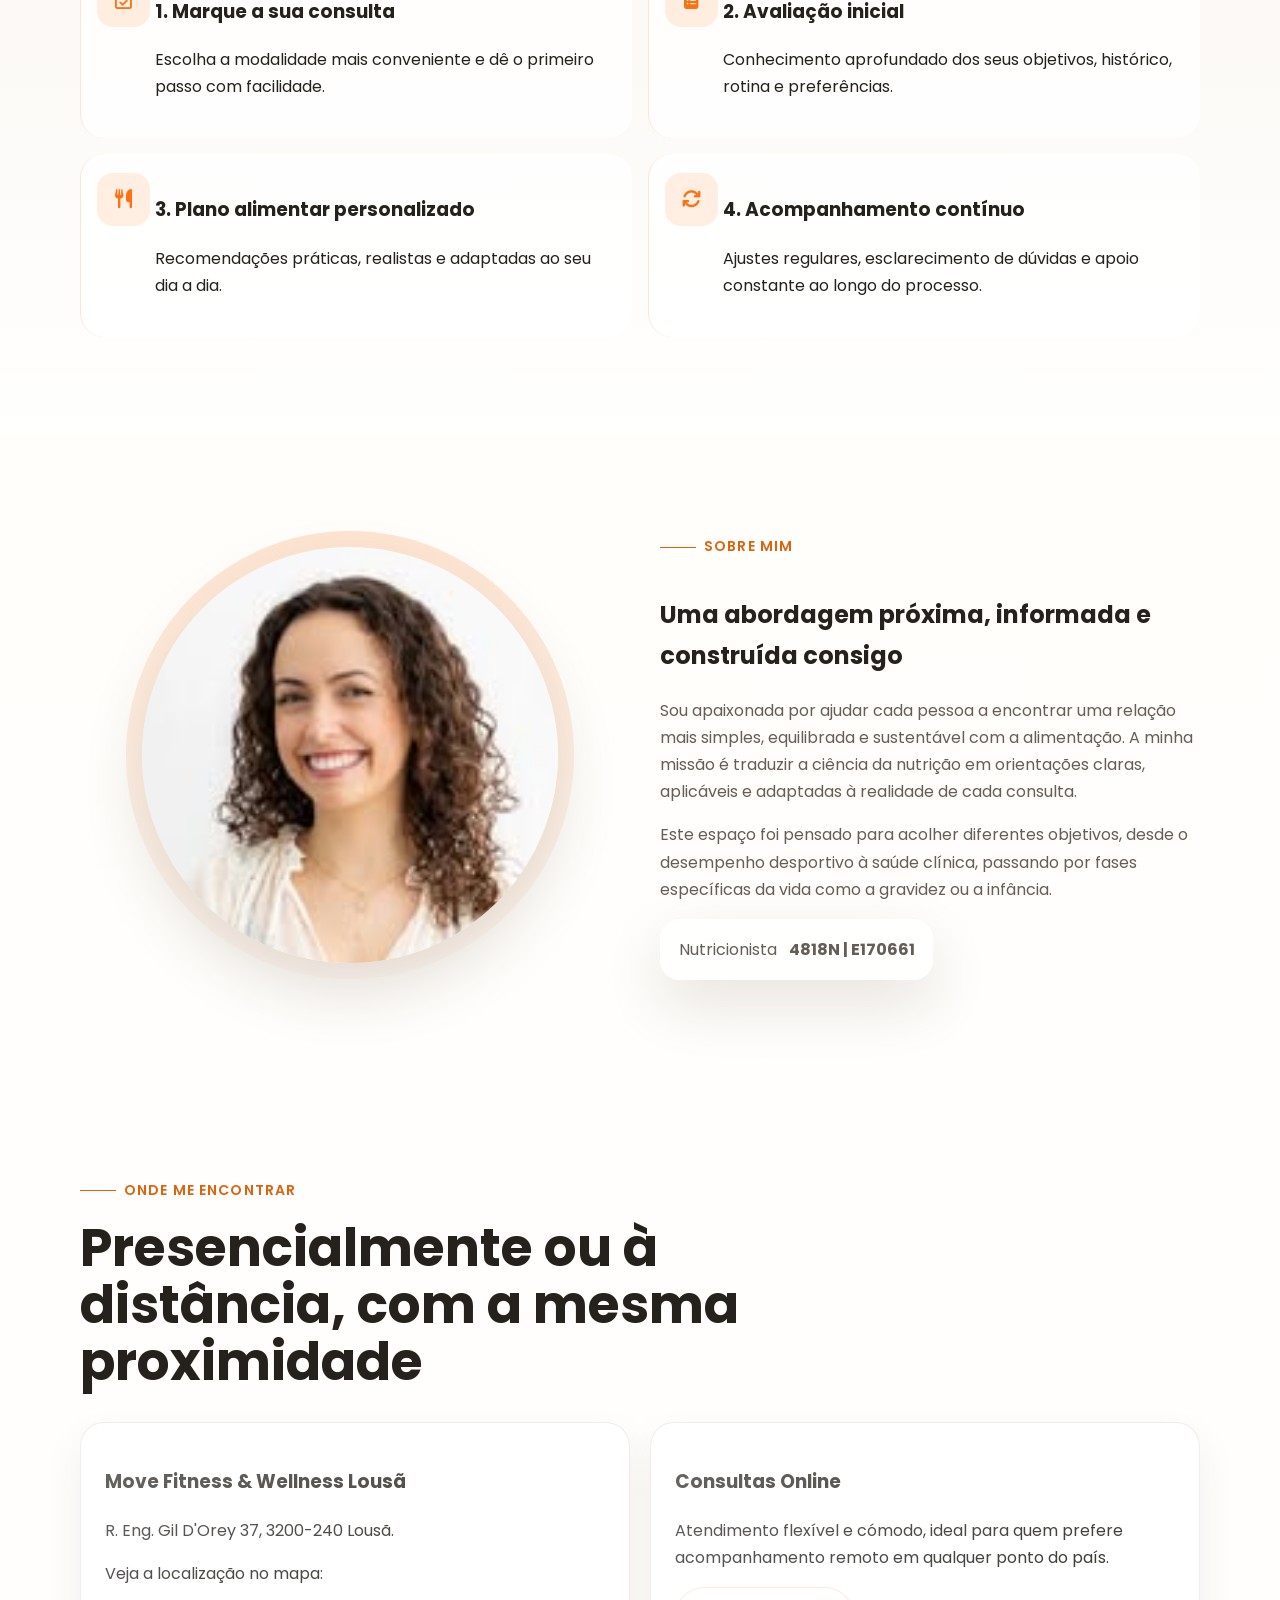
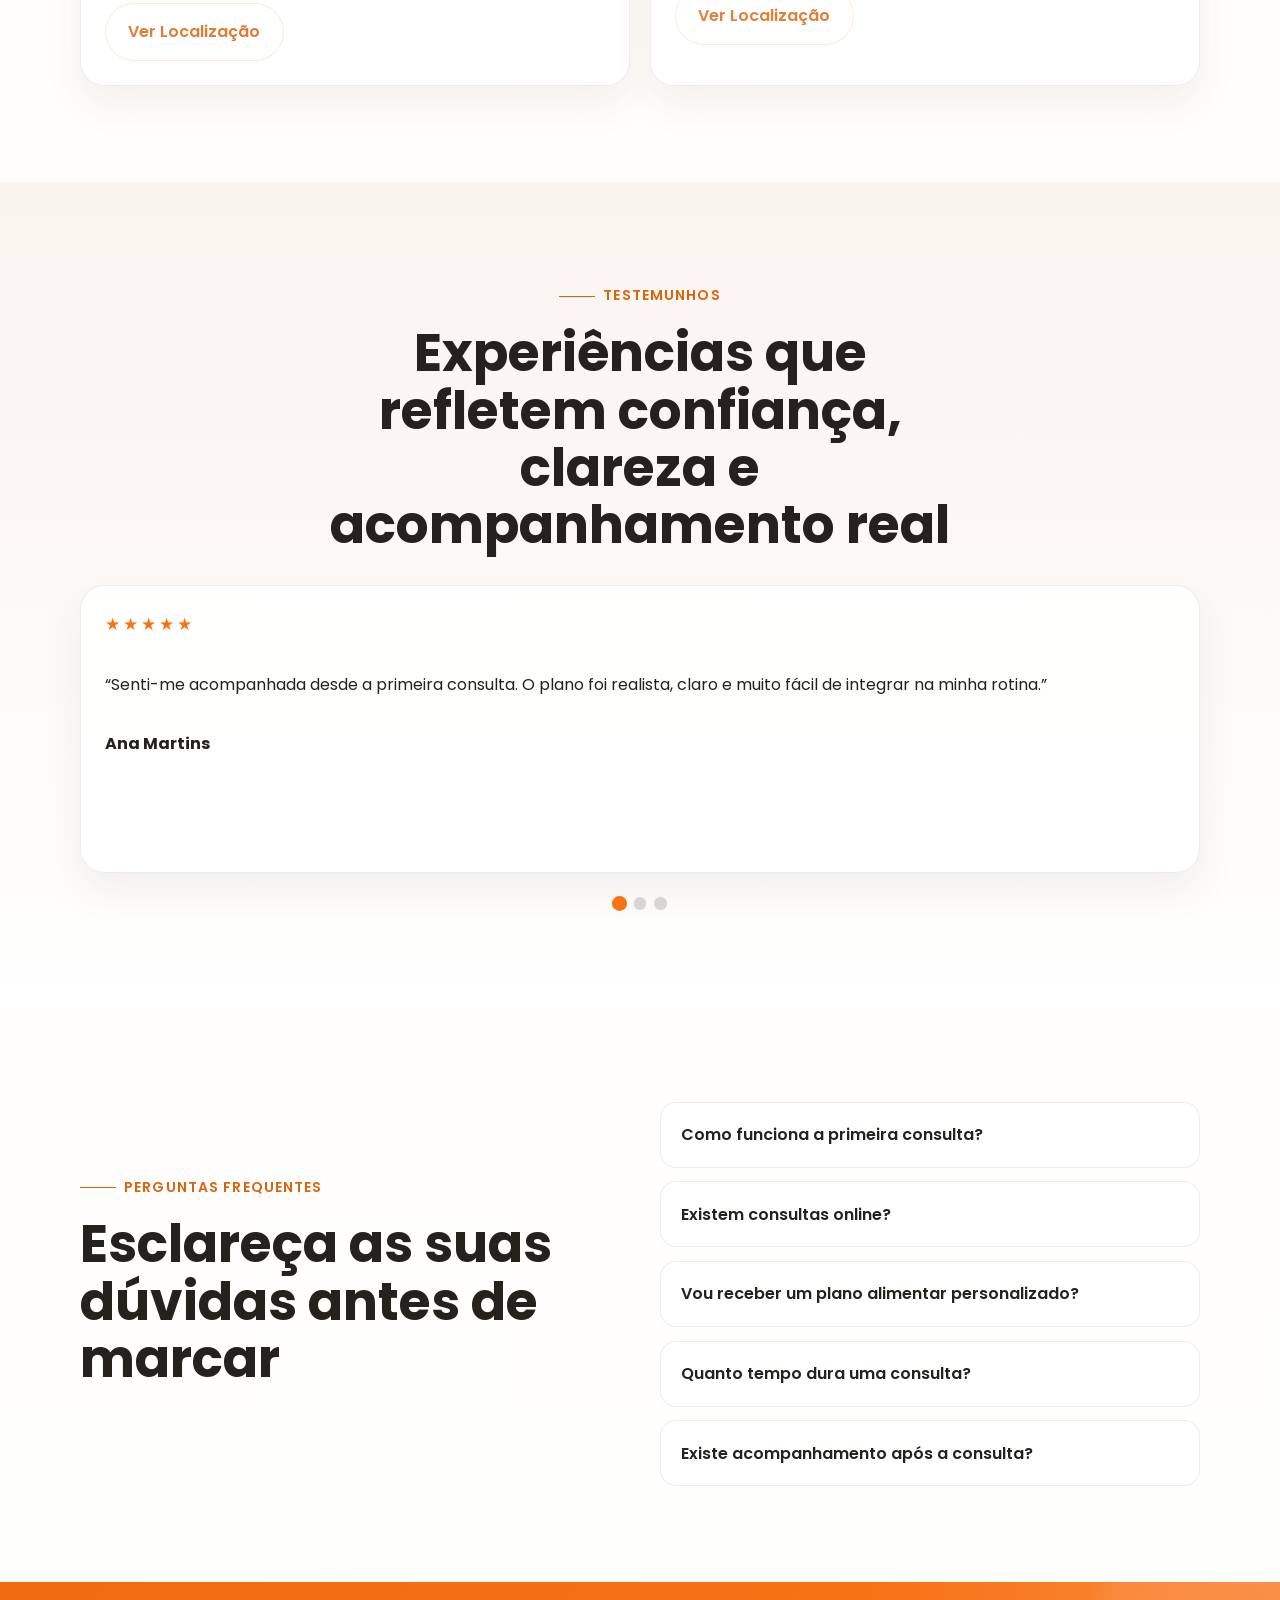
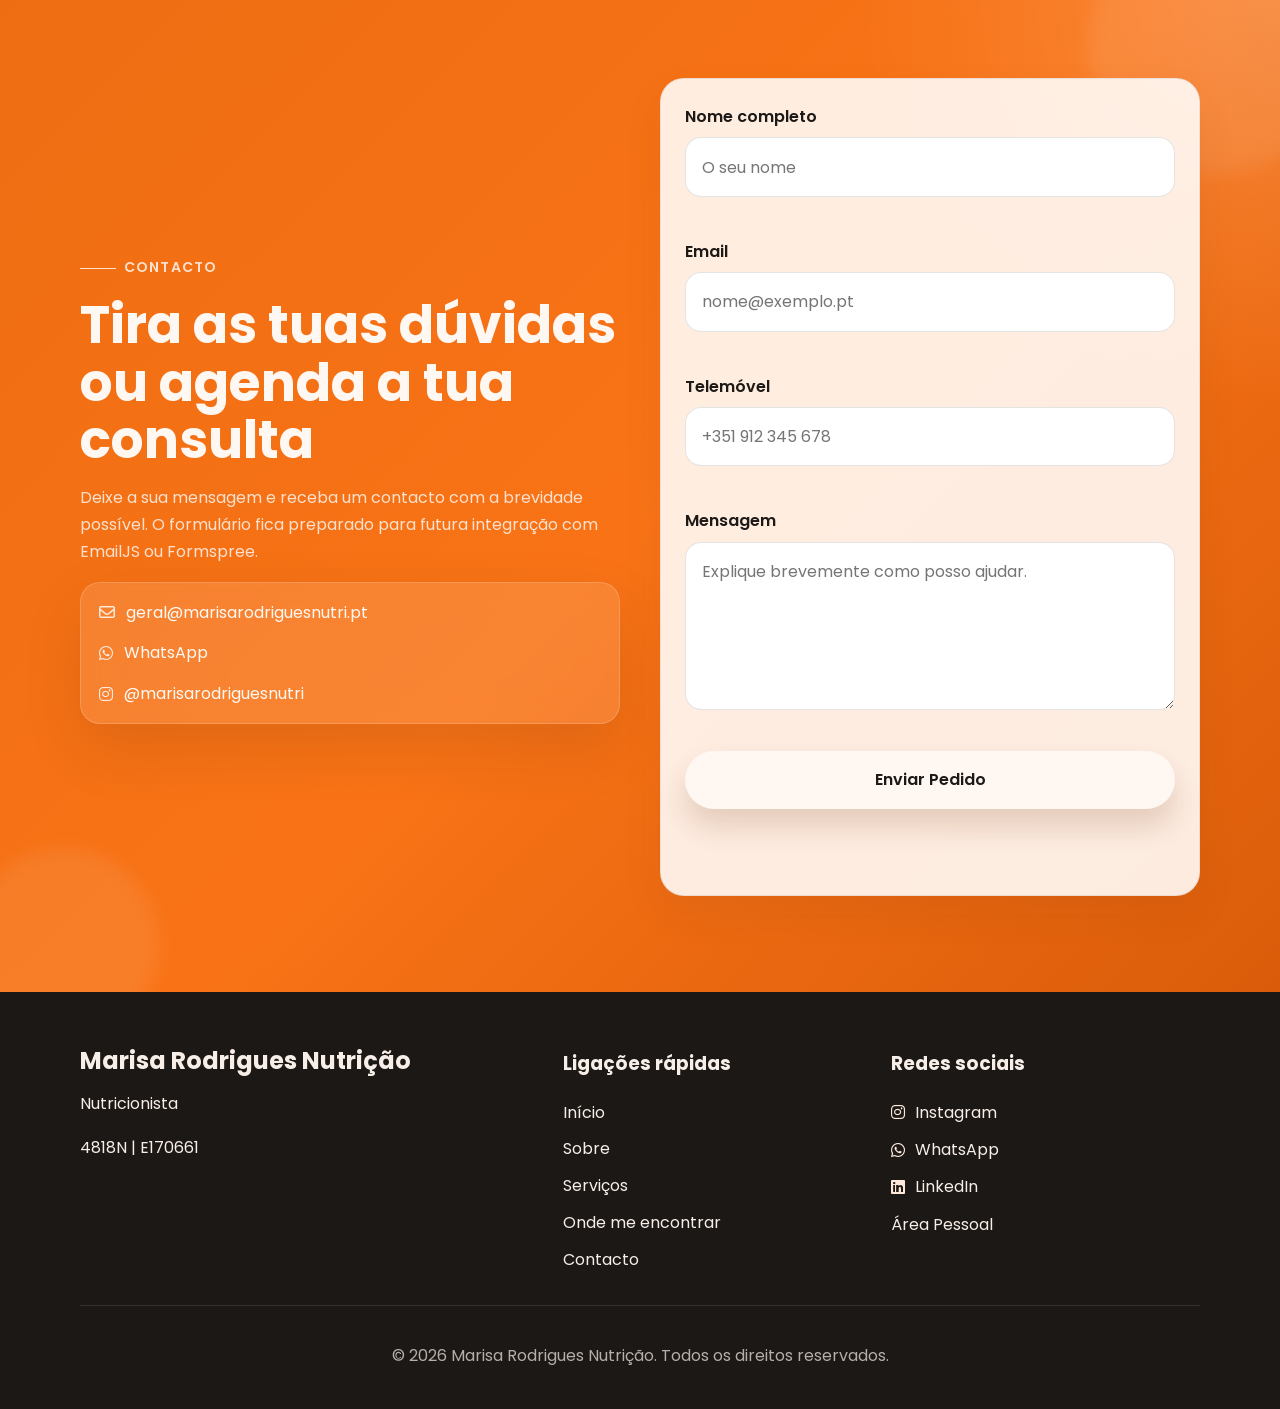
==== commit da175ea5: "Add files via upload" ====
--- a/index.html
+++ b/index.html
@@ -412,6 +412,7 @@
                 <ul>
                     <li><a href="https://www.instagram.com/marisarodriguesnutri/" target="_blank" rel="noreferrer"><i class="fa-brands fa-instagram" aria-hidden="true"></i><span>Instagram</span></a></li>
                     <li><a href="https://wa.me/351910208931" target="_blank" rel="noreferrer"><i class="fa-brands fa-whatsapp" aria-hidden="true"></i><span>WhatsApp</span></a></li>
+                    <li><a href="https://pt.linkedin.com/in/marisa-rodrigues-4818n" target="_blank" rel="noreferrer"><i class="fa-brands fa-linkedin" aria-hidden="true"></i><span>LinkedIn</span></a></li>
                     <li><a href="personal-area.html">Área Pessoal</a></li>
                 </ul>
             </div>
